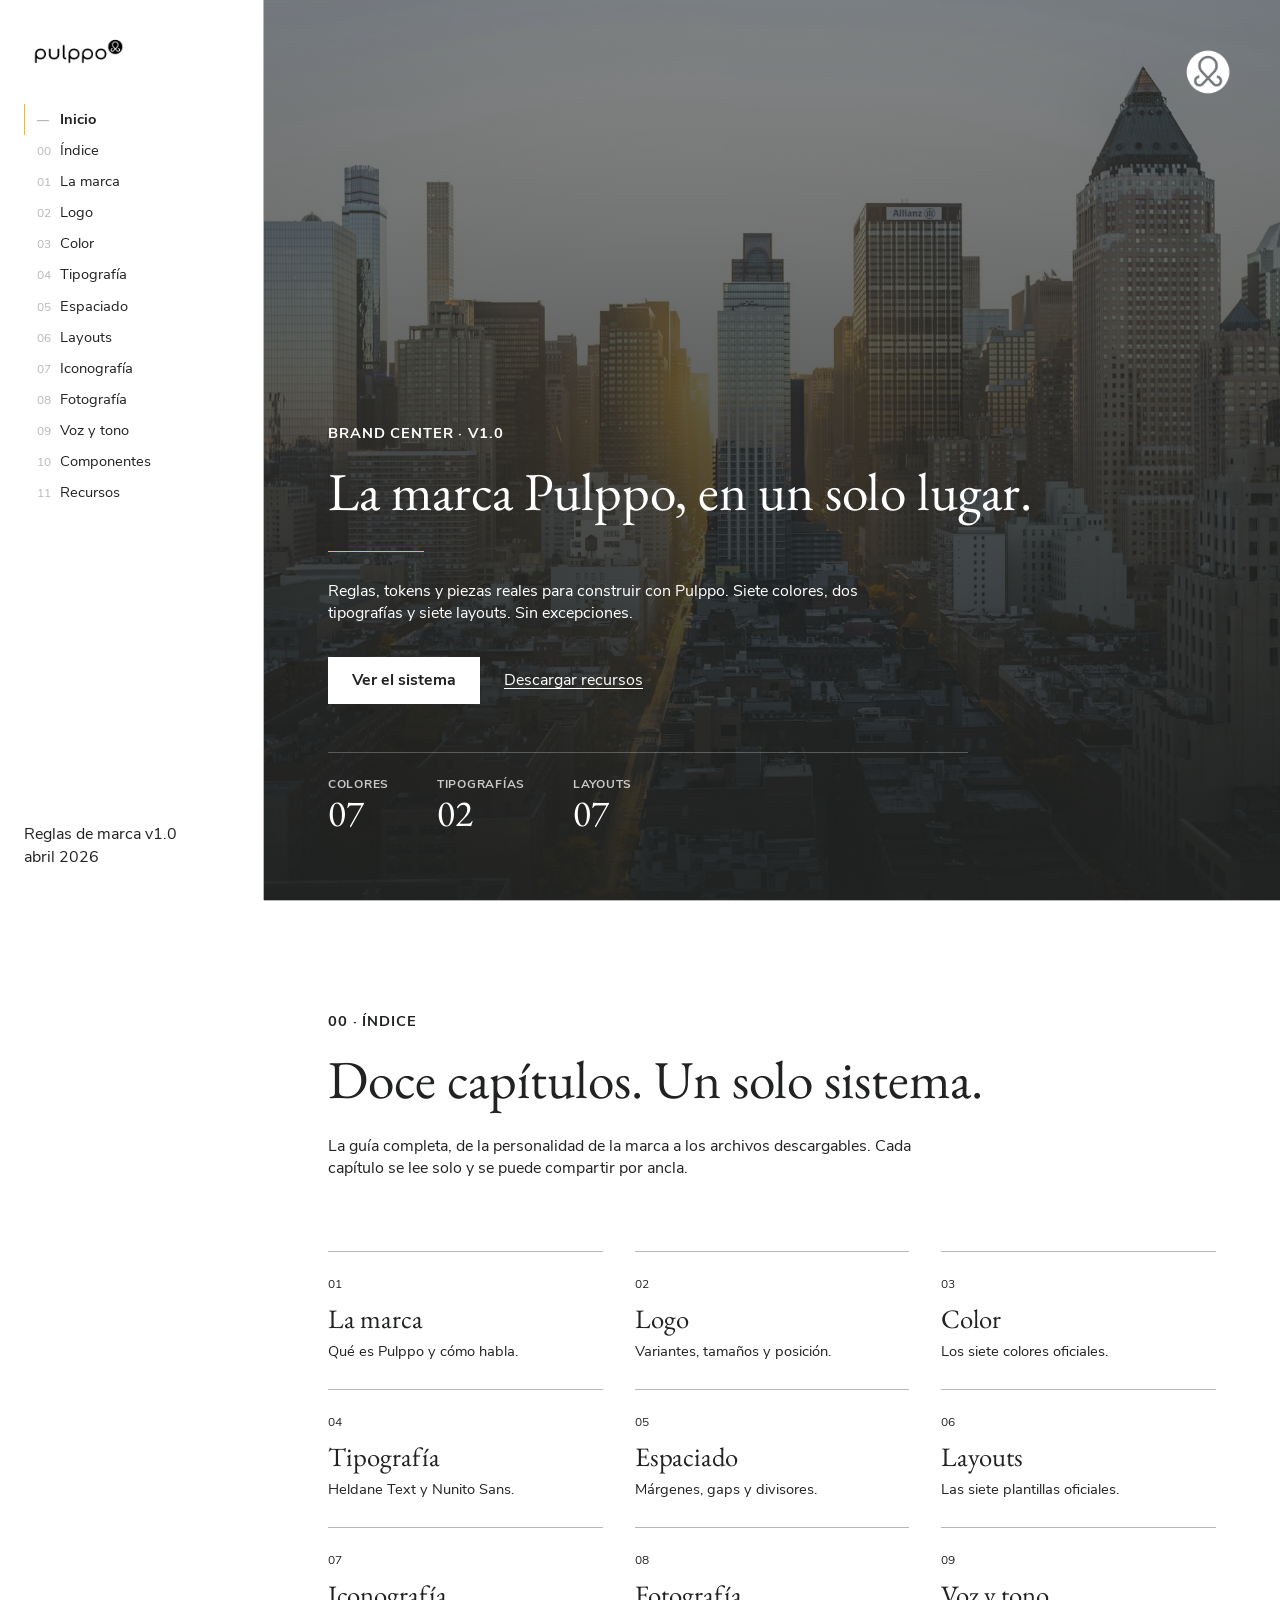
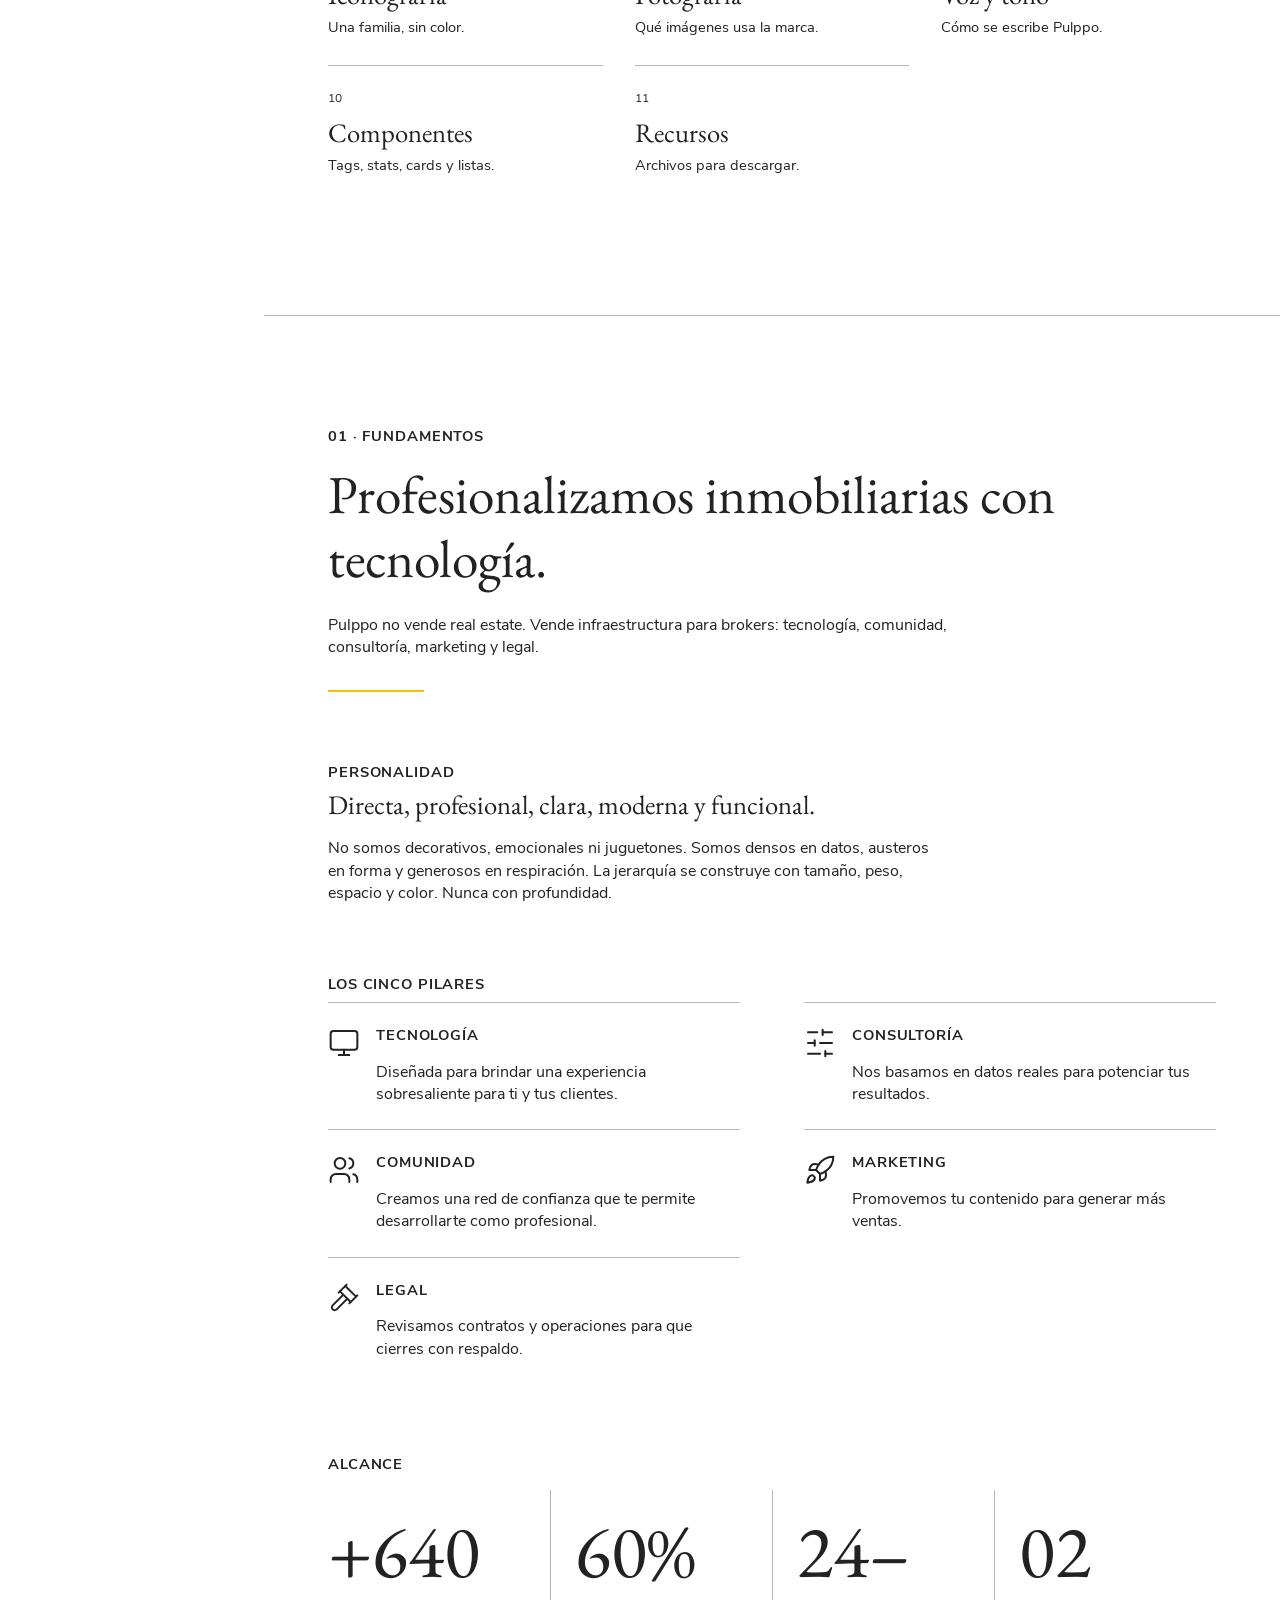
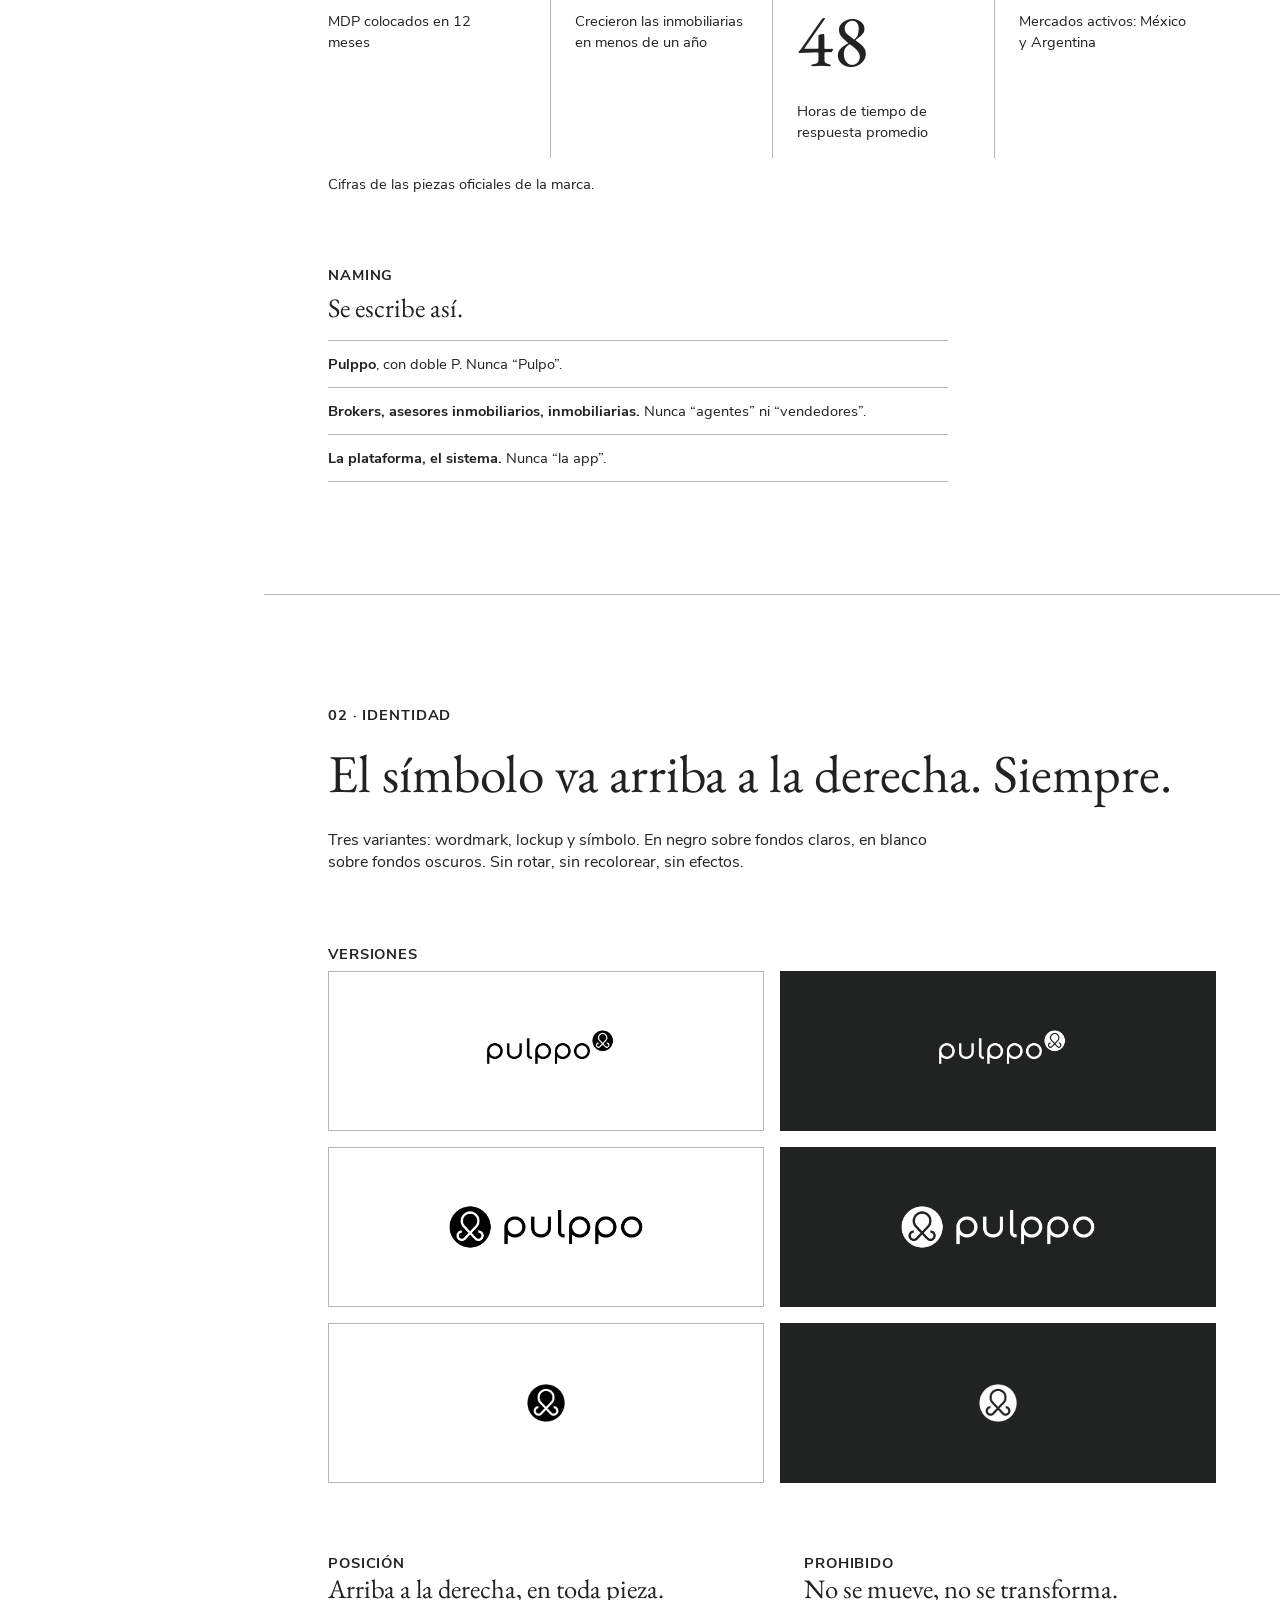
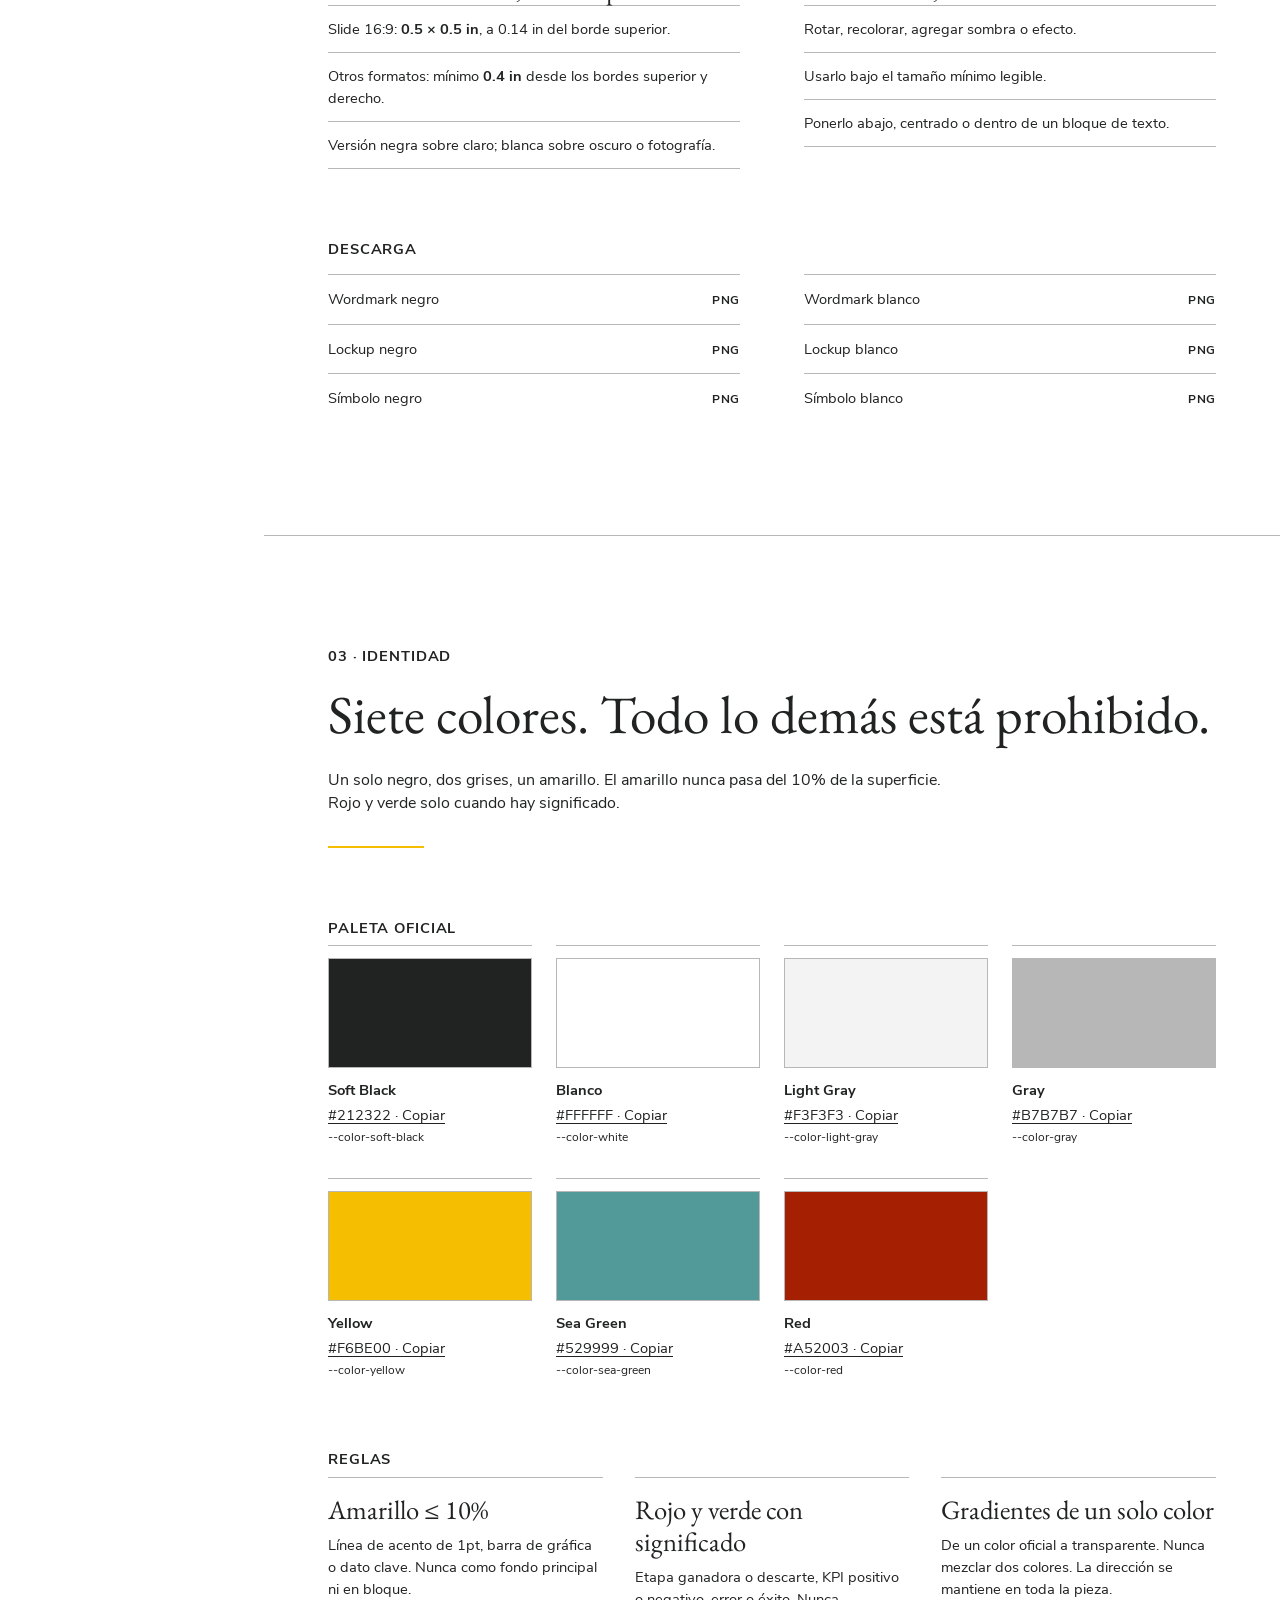
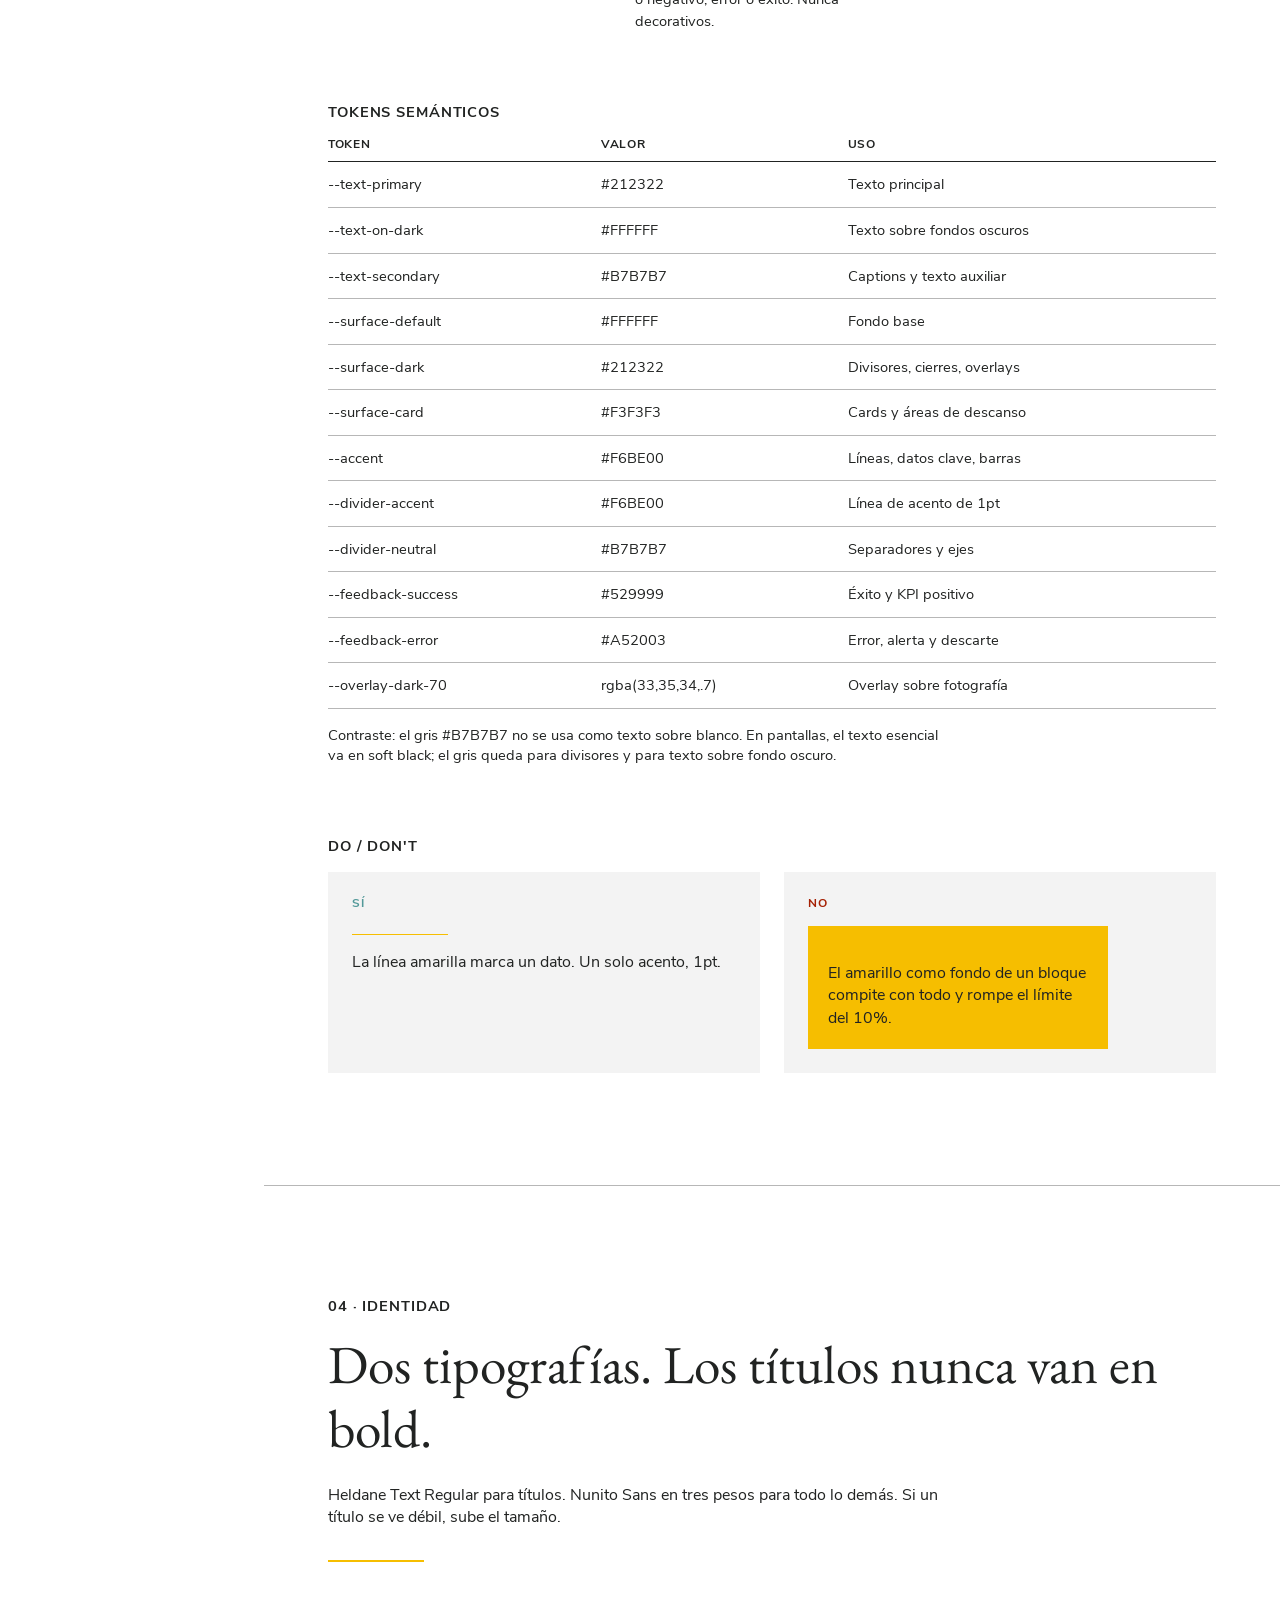
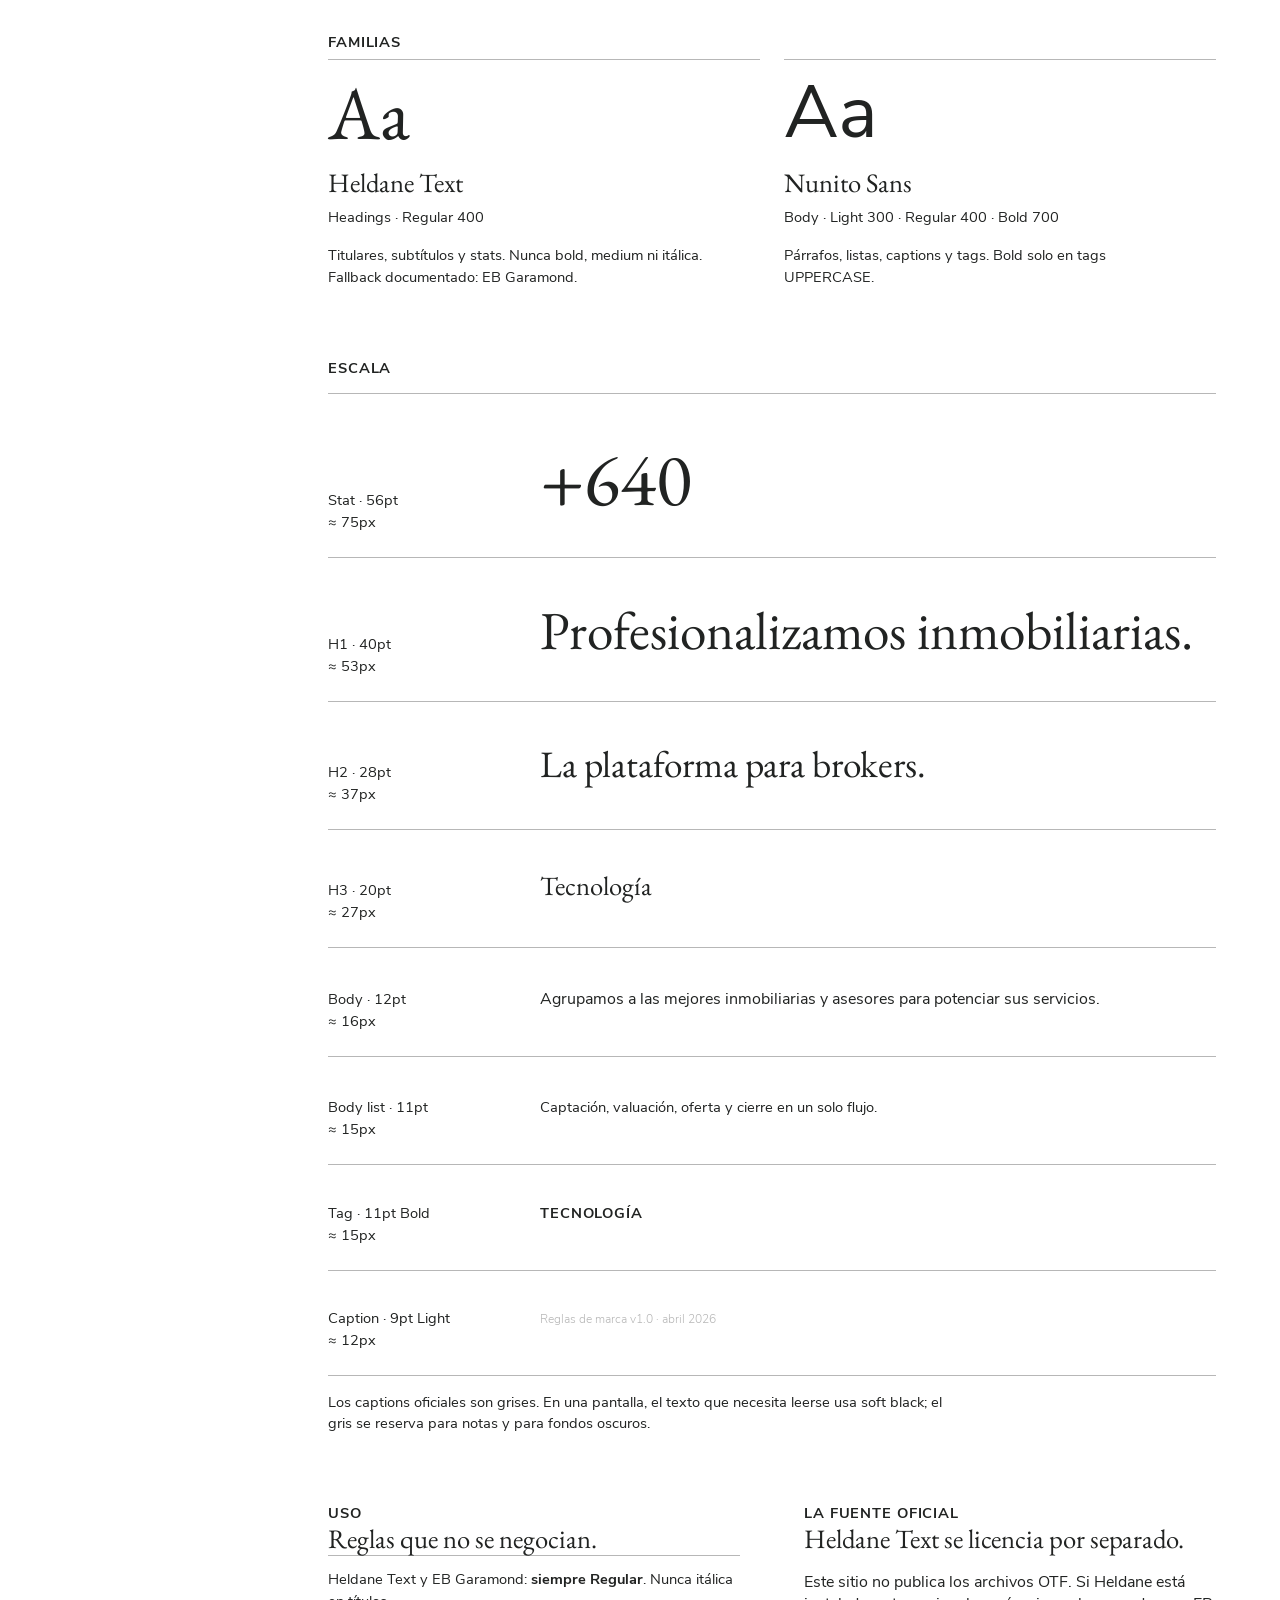
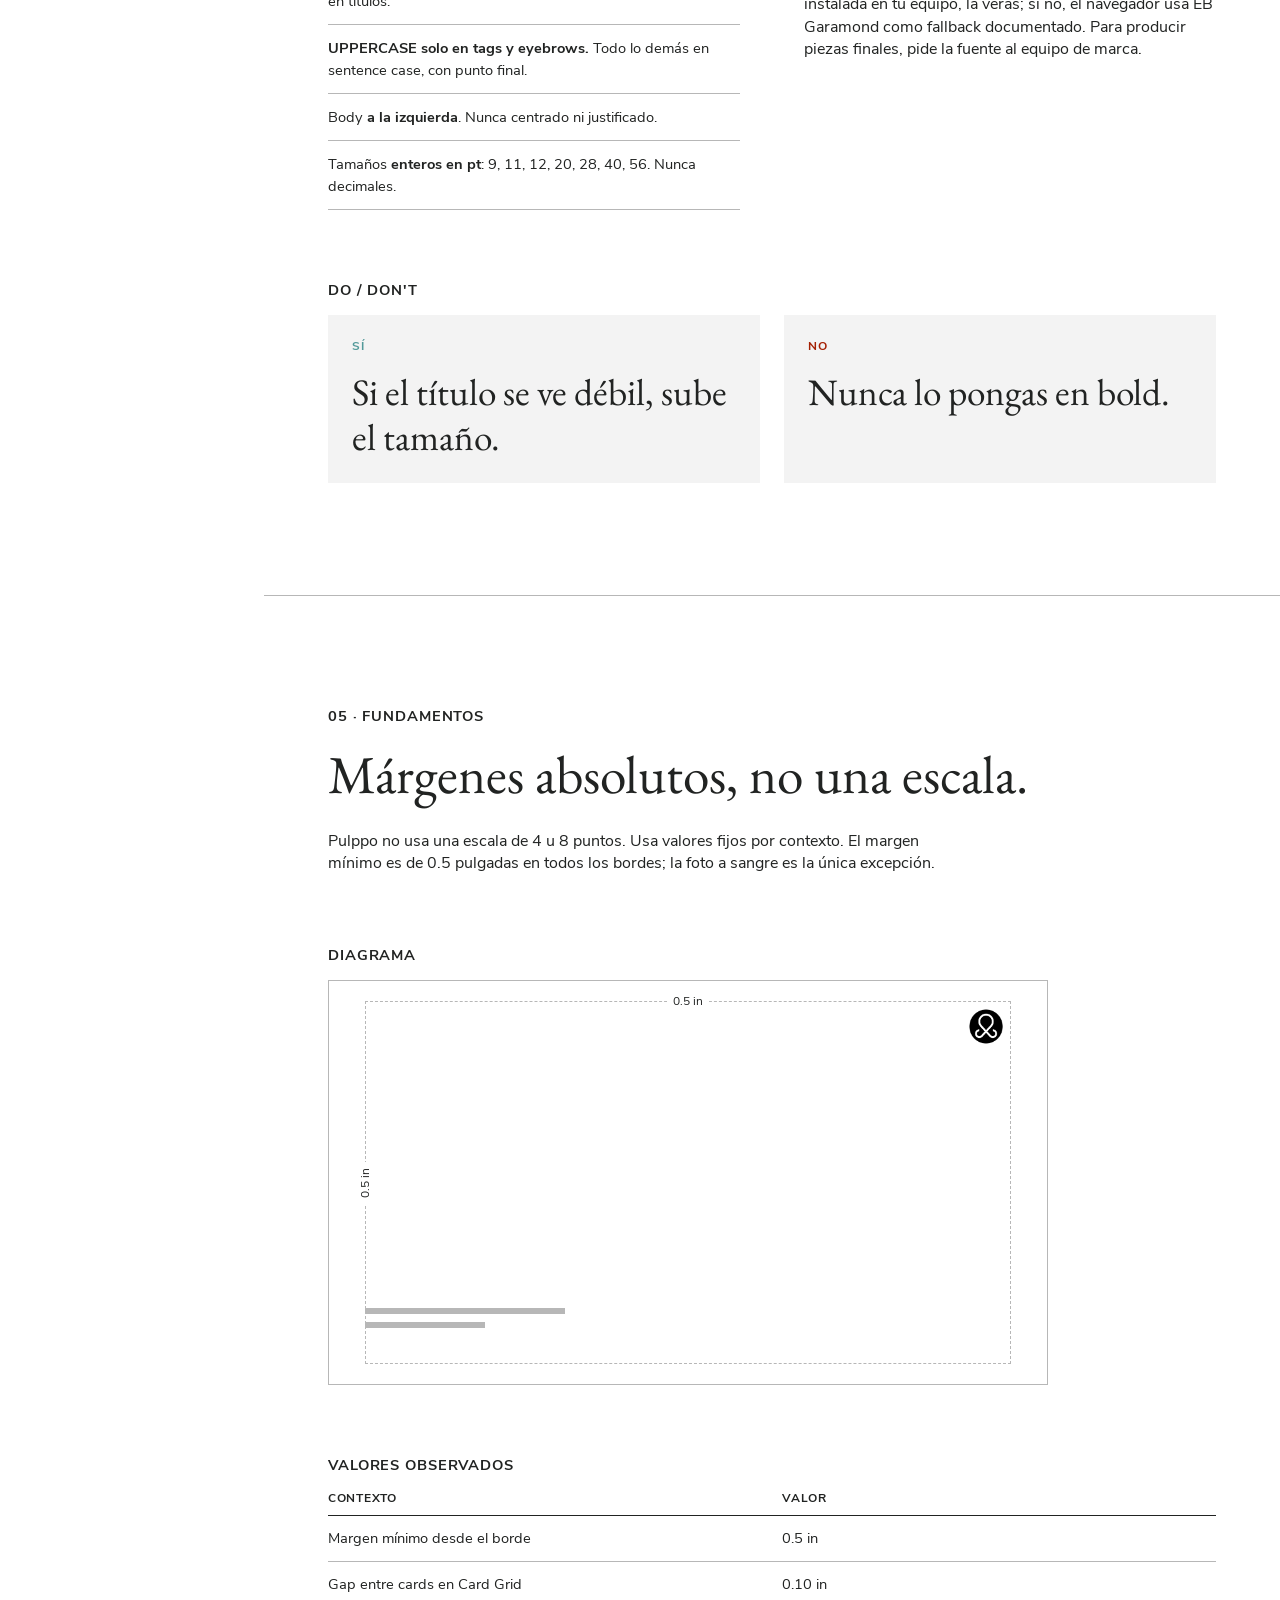
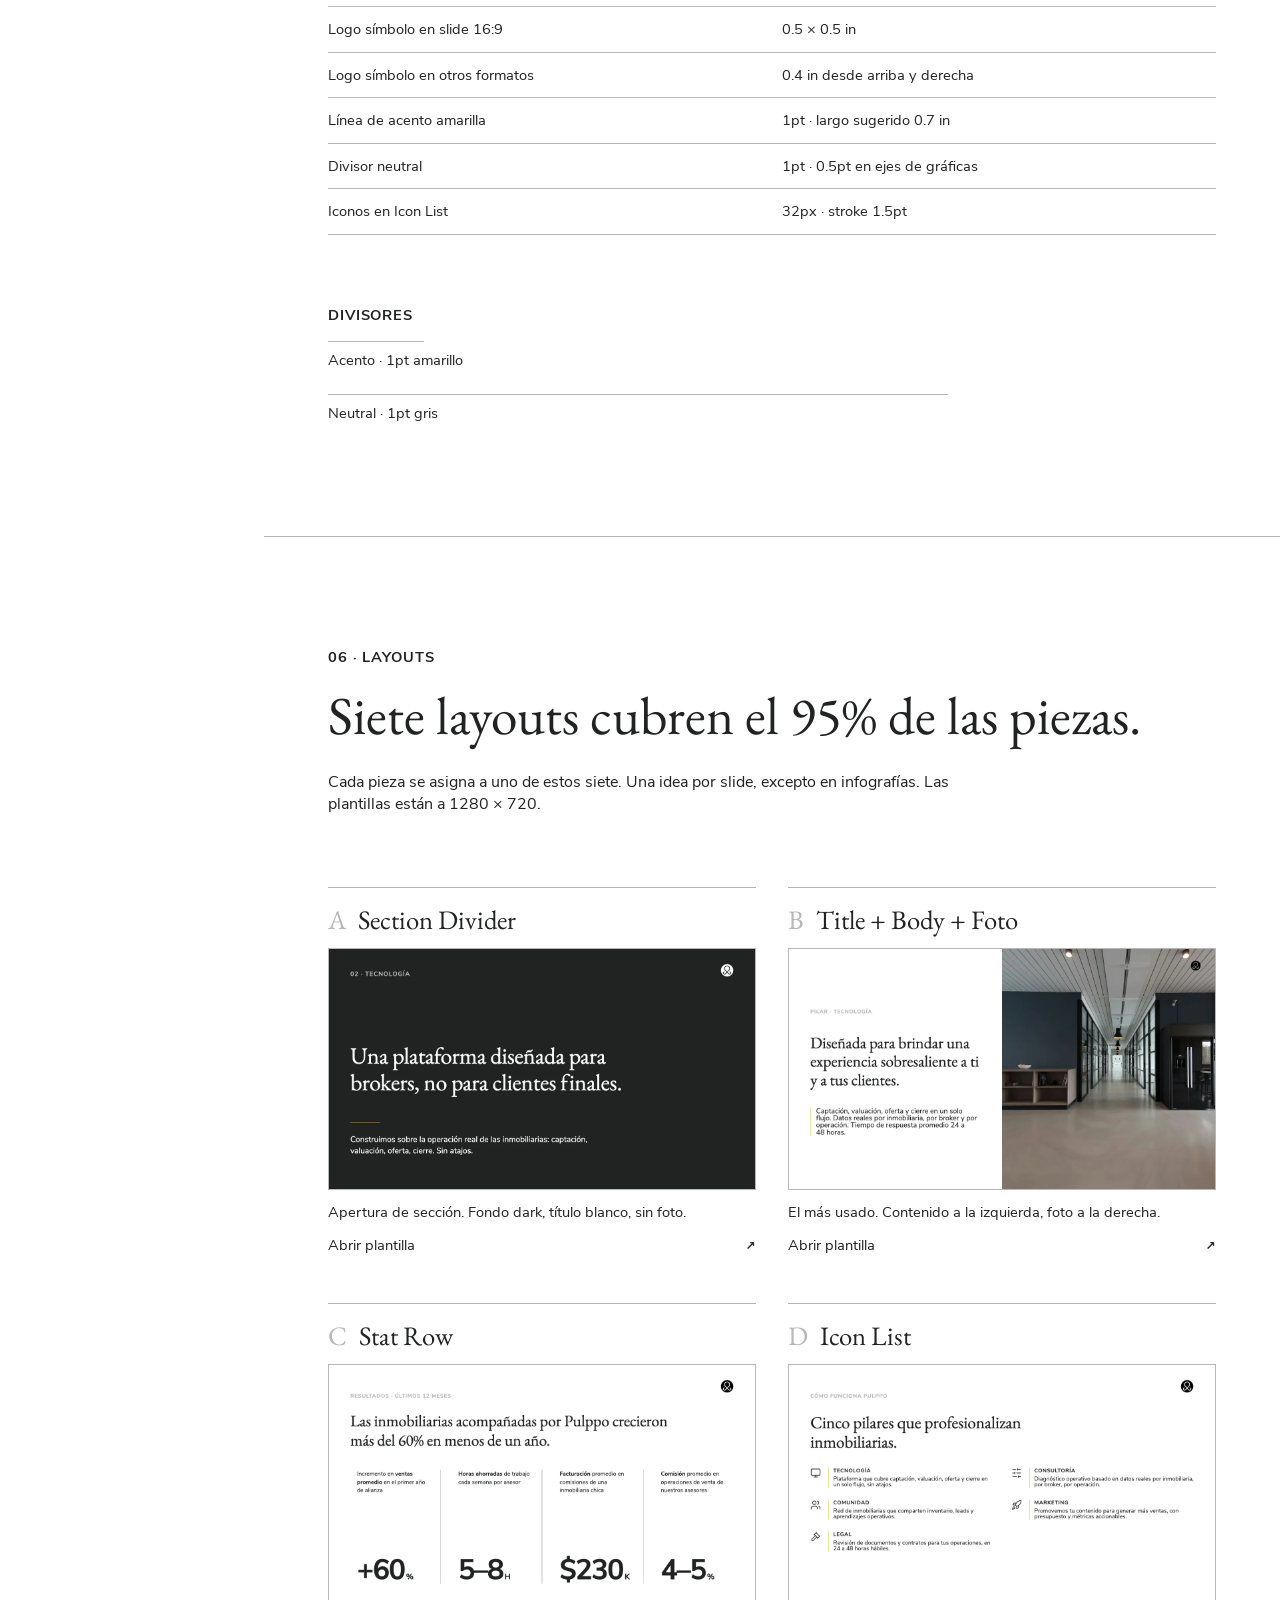
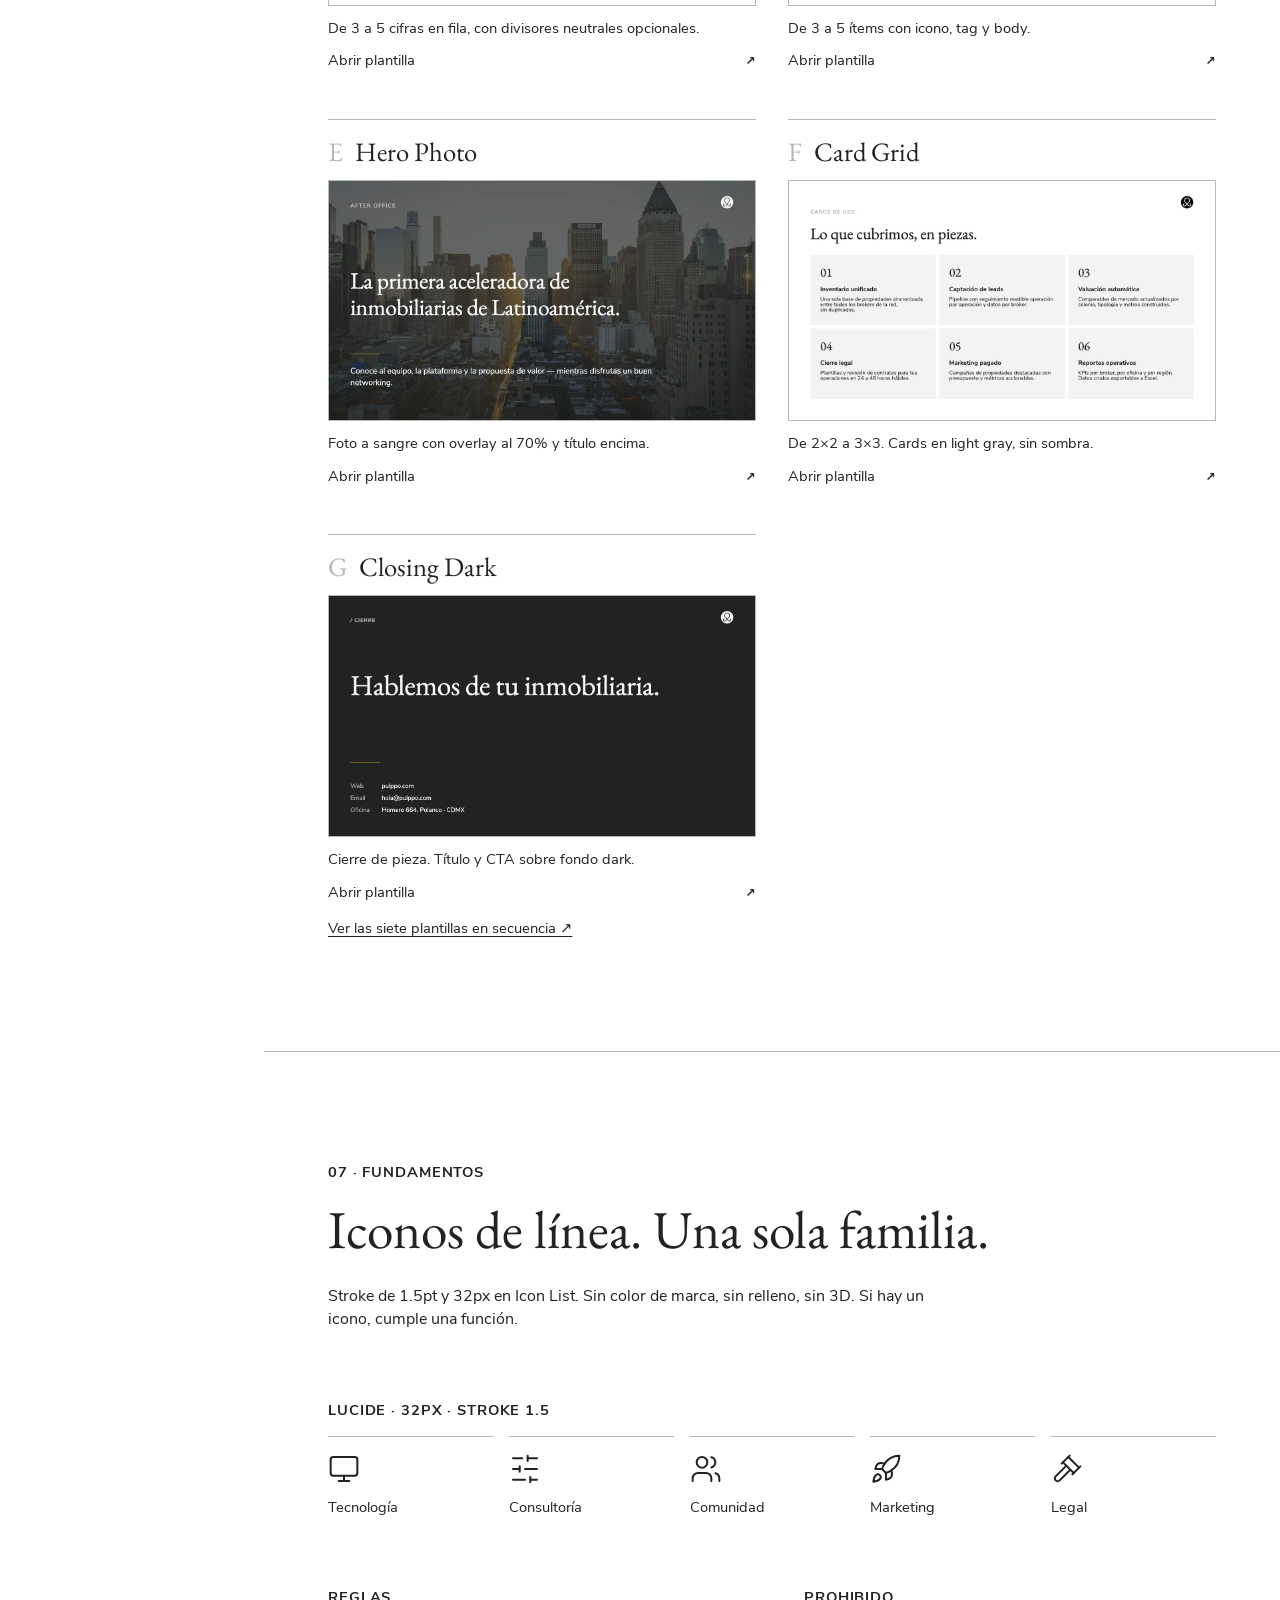
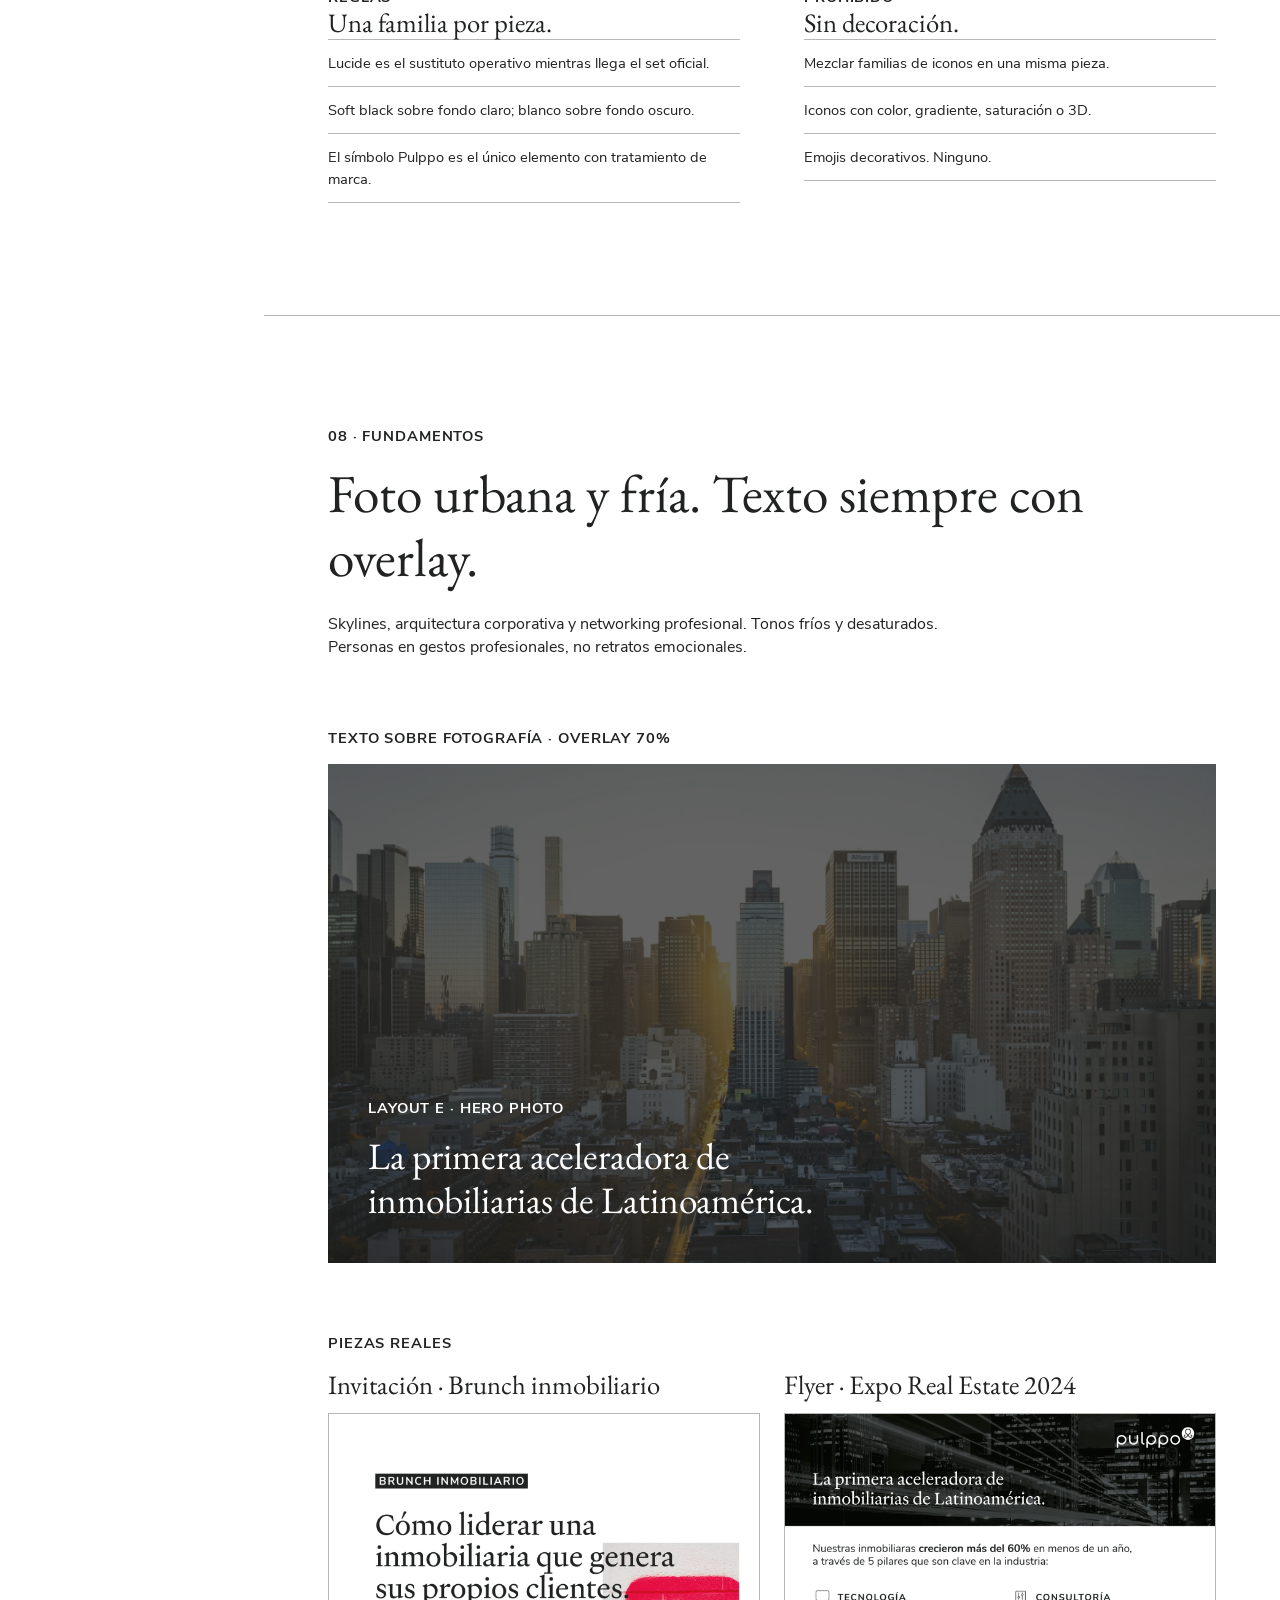
==== index.html @ a9755076 "Brand Center v1.0 Guía de marca navegable de una sola página: 12 capítulos con los tokens, los siete" ====
<!doctype html>
<html lang="es" data-radius="square">
<head>
<meta charset="utf-8">
<meta name="viewport" content="width=device-width, initial-scale=1">
<title>Pulppo · Brand Center</title>
<meta name="description" content="Reglas, colores, tipografía, layouts y plantillas para construir con la marca Pulppo.">
<meta name="theme-color" content="#212322">
<meta property="og:title" content="Pulppo · Brand Center">
<meta property="og:description" content="Reglas, colores, tipografía, layouts y plantillas para construir con la marca Pulppo.">
<meta property="og:type" content="website">
<meta property="og:locale" content="es_MX">
<link rel="icon" href="assets/favicon.png" type="image/png">
<link rel="stylesheet" href="colors_and_type.css">
<link rel="stylesheet" href="styles.css">
</head>
<body>
<a class="skip" href="#contenido">Saltar al contenido</a>

<div class="shell">
  <aside class="rail">
    <a class="brand" href="#inicio" aria-label="Pulppo, inicio">
      <img src="assets/pulppo-wordmark-black.png" alt="Pulppo" width="2048" height="870">
    </a>
    <nav class="nav" aria-label="Capítulos">
      <a href="#inicio"><span class="n" aria-hidden="true">—</span> Inicio</a>
      <a href="#indice"><span class="n" aria-hidden="true">00</span> Índice</a>
      <a href="#marca"><span class="n" aria-hidden="true">01</span> La marca</a>
      <a href="#logo"><span class="n" aria-hidden="true">02</span> Logo</a>
      <a href="#color"><span class="n" aria-hidden="true">03</span> Color</a>
      <a href="#tipografia"><span class="n" aria-hidden="true">04</span> Tipografía</a>
      <a href="#espaciado"><span class="n" aria-hidden="true">05</span> Espaciado</a>
      <a href="#layouts"><span class="n" aria-hidden="true">06</span> Layouts</a>
      <a href="#iconografia"><span class="n" aria-hidden="true">07</span> Iconografía</a>
      <a href="#fotografia"><span class="n" aria-hidden="true">08</span> Fotografía</a>
      <a href="#voz"><span class="n" aria-hidden="true">09</span> Voz y tono</a>
      <a href="#componentes"><span class="n" aria-hidden="true">10</span> Componentes</a>
      <a href="#recursos"><span class="n" aria-hidden="true">11</span> Recursos</a>
    </nav>
    <div class="rail-foot">
      <p>Reglas de marca v1.0<br>abril 2026</p>
    </div>
  </aside>

  <main id="contenido" tabindex="-1">

    <!-- 00 · HERO -->
    <section id="inicio" class="hero" data-enter>
      <img class="hero-symbol" src="assets/pulppo-symbol-white.png" alt="" width="1276" height="1276">
      <div class="hero-body">
        <p class="tag">Brand Center · V1.0</p>
        <h1>La marca Pulppo, en un solo lugar.</h1>
        <span class="accent-line" aria-hidden="true"></span>
        <p class="hero-lede">Reglas, tokens y piezas reales para construir con Pulppo. Siete colores, dos tipografías y siete layouts. Sin excepciones.</p>
        <div class="hero-actions">
          <a class="btn" href="#marca">Ver el sistema</a>
          <a class="link-on-dark" href="#recursos">Descargar recursos</a>
        </div>
        <dl class="hero-facts">
          <div><dt>Colores</dt><dd>07</dd></div>
          <div><dt>Tipografías</dt><dd>02</dd></div>
          <div><dt>Layouts</dt><dd>07</dd></div>
        </dl>
      </div>
    </section>

    <!-- 00 · ÍNDICE -->
    <section id="indice" class="chapter">
      <div class="wrap">
        <header class="chapter-head">
          <p class="tag">00 · Índice</p>
          <h2 class="chapter-title">Doce capítulos. Un solo sistema.</h2>
          <p class="lede">La guía completa, de la personalidad de la marca a los archivos descargables. Cada capítulo se lee solo y se puede compartir por ancla.</p>
        </header>
        <div class="index-grid">
          <a class="index-card" href="#marca"><span class="n">01</span><h3>La marca</h3><p>Qué es Pulppo y cómo habla.</p></a>
          <a class="index-card" href="#logo"><span class="n">02</span><h3>Logo</h3><p>Variantes, tamaños y posición.</p></a>
          <a class="index-card" href="#color"><span class="n">03</span><h3>Color</h3><p>Los siete colores oficiales.</p></a>
          <a class="index-card" href="#tipografia"><span class="n">04</span><h3>Tipografía</h3><p>Heldane Text y Nunito Sans.</p></a>
          <a class="index-card" href="#espaciado"><span class="n">05</span><h3>Espaciado</h3><p>Márgenes, gaps y divisores.</p></a>
          <a class="index-card" href="#layouts"><span class="n">06</span><h3>Layouts</h3><p>Las siete plantillas oficiales.</p></a>
          <a class="index-card" href="#iconografia"><span class="n">07</span><h3>Iconografía</h3><p>Una familia, sin color.</p></a>
          <a class="index-card" href="#fotografia"><span class="n">08</span><h3>Fotografía</h3><p>Qué imágenes usa la marca.</p></a>
          <a class="index-card" href="#voz"><span class="n">09</span><h3>Voz y tono</h3><p>Cómo se escribe Pulppo.</p></a>
          <a class="index-card" href="#componentes"><span class="n">10</span><h3>Componentes</h3><p>Tags, stats, cards y listas.</p></a>
          <a class="index-card" href="#recursos"><span class="n">11</span><h3>Recursos</h3><p>Archivos para descargar.</p></a>
        </div>
      </div>
    </section>

    <!-- 01 · LA MARCA -->
    <section id="marca" class="chapter">
      <div class="wrap">
        <header class="chapter-head">
          <p class="tag">01 · Fundamentos</p>
          <h2 class="chapter-title">Profesionalizamos inmobiliarias con tecnología.</h2>
          <p class="lede">Pulppo no vende real estate. Vende infraestructura para brokers: tecnología, comunidad, consultoría, marketing y legal.</p>
          <span class="accent-line" aria-hidden="true"></span>
        </header>

        <div class="block">
          <p class="tag">Personalidad</p>
          <h3>Directa, profesional, clara, moderna y funcional.</h3>
          <p class="body-col">No somos decorativos, emocionales ni juguetones. Somos densos en datos, austeros en forma y generosos en respiración. La jerarquía se construye con tamaño, peso, espacio y color. Nunca con profundidad.</p>
        </div>

        <div class="block">
          <p class="tag">Los cinco pilares</p>
          <ul class="pillars">
            <li>
              <svg viewBox="0 0 24 24" fill="none" stroke="currentColor" stroke-width="1.5" stroke-linecap="round" stroke-linejoin="round" aria-hidden="true"><rect width="20" height="14" x="2" y="3" rx="2"/><line x1="8" x2="16" y1="21" y2="21"/><line x1="12" x2="12" y1="17" y2="21"/></svg>
              <div><p class="tag">Tecnología</p><p class="body-col">Diseñada para brindar una experiencia sobresaliente para ti y tus clientes.</p></div>
            </li>
            <li>
              <svg viewBox="0 0 24 24" fill="none" stroke="currentColor" stroke-width="1.5" stroke-linecap="round" stroke-linejoin="round" aria-hidden="true"><line x1="21" x2="14" y1="4" y2="4"/><line x1="10" x2="3" y1="4" y2="4"/><line x1="21" x2="12" y1="12" y2="12"/><line x1="8" x2="3" y1="12" y2="12"/><line x1="21" x2="16" y1="20" y2="20"/><line x1="12" x2="3" y1="20" y2="20"/><line x1="14" x2="14" y1="2" y2="6"/><line x1="8" x2="8" y1="10" y2="14"/><line x1="16" x2="16" y1="18" y2="22"/></svg>
              <div><p class="tag">Consultoría</p><p class="body-col">Nos basamos en datos reales para potenciar tus resultados.</p></div>
            </li>
            <li>
              <svg viewBox="0 0 24 24" fill="none" stroke="currentColor" stroke-width="1.5" stroke-linecap="round" stroke-linejoin="round" aria-hidden="true"><path d="M16 21v-2a4 4 0 0 0-4-4H6a4 4 0 0 0-4 4v2"/><circle cx="9" cy="7" r="4"/><path d="M22 21v-2a4 4 0 0 0-3-3.87"/><path d="M16 3.13a4 4 0 0 1 0 7.75"/></svg>
              <div><p class="tag">Comunidad</p><p class="body-col">Creamos una red de confianza que te permite desarrollarte como profesional.</p></div>
            </li>
            <li>
              <svg viewBox="0 0 24 24" fill="none" stroke="currentColor" stroke-width="1.5" stroke-linecap="round" stroke-linejoin="round" aria-hidden="true"><path d="M4.5 16.5c-1.5 1.26-2 5-2 5s3.74-.5 5-2c.71-.84.7-2.13-.09-2.91a2.18 2.18 0 0 0-2.91 0"/><path d="m12 15-3-3a22 22 0 0 1 2-3.95A12.88 12.88 0 0 1 22 2c0 2.72-.78 7.5-6 11a22.35 22.35 0 0 1-4 2"/><path d="M9 12H4s.55-3.03 2-4c1.62-1.08 5 0 5 0"/><path d="M12 15v5s3.03-.55 4-2c1.08-1.62 0-5 0-5"/></svg>
              <div><p class="tag">Marketing</p><p class="body-col">Promovemos tu contenido para generar más ventas.</p></div>
            </li>
            <li>
              <svg viewBox="0 0 24 24" fill="none" stroke="currentColor" stroke-width="1.5" stroke-linecap="round" stroke-linejoin="round" aria-hidden="true"><path d="m14 13-7.5 7.5c-.83.83-2.17.83-3 0a2.12 2.12 0 0 1 0-3L11 10"/><path d="m16 16 6-6"/><path d="m8 8 6-6"/><path d="m9 7 8 8"/><path d="m21 11-8-8"/></svg>
              <div><p class="tag">Legal</p><p class="body-col">Revisamos contratos y operaciones para que cierres con respaldo.</p></div>
            </li>
          </ul>
        </div>

        <div class="block">
          <p class="tag">Alcance</p>
          <div class="stat-row">
            <div class="stat"><p class="stat-num">+640</p><p class="stat-cap">MDP colocados en 12 meses</p></div>
            <div class="stat"><p class="stat-num">60%</p><p class="stat-cap">Crecieron las inmobiliarias en menos de un año</p></div>
            <div class="stat"><p class="stat-num">24–48</p><p class="stat-cap">Horas de tiempo de respuesta promedio</p></div>
            <div class="stat"><p class="stat-num">02</p><p class="stat-cap">Mercados activos: México y Argentina</p></div>
          </div>
          <p class="note">Cifras de las piezas oficiales de la marca.</p>
        </div>

        <div class="block">
          <p class="tag">Naming</p>
          <h3>Se escribe así.</h3>
          <ul class="rules-list">
            <li><strong>Pulppo</strong>, con doble P. Nunca “Pulpo”.</li>
            <li><strong>Brokers, asesores inmobiliarios, inmobiliarias.</strong> Nunca “agentes” ni “vendedores”.</li>
            <li><strong>La plataforma, el sistema.</strong> Nunca “la app”.</li>
          </ul>
        </div>
      </div>
    </section>

    <!-- 02 · LOGO -->
    <section id="logo" class="chapter">
      <div class="wrap">
        <header class="chapter-head">
          <p class="tag">02 · Identidad</p>
          <h2 class="chapter-title">El símbolo va arriba a la derecha. Siempre.</h2>
          <p class="lede">Tres variantes: wordmark, lockup y símbolo. En negro sobre fondos claros, en blanco sobre fondos oscuros. Sin rotar, sin recolorear, sin efectos.</p>
        </header>

        <div class="block">
          <p class="tag">Versiones</p>
          <div class="logo-grid">
            <div class="logo-cell"><img src="assets/pulppo-wordmark-black.png" alt="Wordmark Pulppo en negro" width="2048" height="870"></div>
            <div class="logo-cell dark"><img src="assets/pulppo-wordmark-white.png" alt="Wordmark Pulppo en blanco" width="2048" height="870"></div>
            <div class="logo-cell"><img src="assets/pulppo-lockup-black.png" alt="Lockup Pulppo en negro" width="3306" height="899"></div>
            <div class="logo-cell dark"><img src="assets/pulppo-lockup-white.png" alt="Lockup Pulppo en blanco" width="3306" height="899"></div>
            <div class="logo-cell"><img class="sym" src="assets/pulppo-symbol-black.png" alt="Símbolo Pulppo en negro" width="1276" height="1276"></div>
            <div class="logo-cell dark"><img class="sym" src="assets/pulppo-symbol-white.png" alt="Símbolo Pulppo en blanco" width="1276" height="1276"></div>
          </div>
        </div>

        <div class="block two-col">
          <div>
            <p class="tag">Posición</p>
            <h3>Arriba a la derecha, en toda pieza.</h3>
            <ul class="rules-list">
              <li>Slide 16:9: <strong>0.5 × 0.5 in</strong>, a 0.14 in del borde superior.</li>
              <li>Otros formatos: mínimo <strong>0.4 in</strong> desde los bordes superior y derecho.</li>
              <li>Versión negra sobre claro; blanca sobre oscuro o fotografía.</li>
            </ul>
          </div>
          <div>
            <p class="tag">Prohibido</p>
            <h3>No se mueve, no se transforma.</h3>
            <ul class="rules-list">
              <li>Rotar, recolorar, agregar sombra o efecto.</li>
              <li>Usarlo bajo el tamaño mínimo legible.</li>
              <li>Ponerlo abajo, centrado o dentro de un bloque de texto.</li>
            </ul>
          </div>
        </div>

        <div class="block">
          <p class="tag">Descarga</p>
          <div class="res-grid compact">
            <a class="res-link" href="assets/pulppo-wordmark-black.png" download>Wordmark negro <span>PNG</span></a>
            <a class="res-link" href="assets/pulppo-wordmark-white.png" download>Wordmark blanco <span>PNG</span></a>
            <a class="res-link" href="assets/pulppo-lockup-black.png" download>Lockup negro <span>PNG</span></a>
            <a class="res-link" href="assets/pulppo-lockup-white.png" download>Lockup blanco <span>PNG</span></a>
            <a class="res-link" href="assets/pulppo-symbol-black.png" download>Símbolo negro <span>PNG</span></a>
            <a class="res-link" href="assets/pulppo-symbol-white.png" download>Símbolo blanco <span>PNG</span></a>
          </div>
        </div>
      </div>
    </section>

    <!-- 03 · COLOR -->
    <section id="color" class="chapter">
      <div class="wrap">
        <header class="chapter-head">
          <p class="tag">03 · Identidad</p>
          <h2 class="chapter-title">Siete colores. Todo lo demás está prohibido.</h2>
          <p class="lede">Un solo negro, dos grises, un amarillo. El amarillo nunca pasa del 10% de la superficie. Rojo y verde solo cuando hay significado.</p>
          <span class="accent-line" aria-hidden="true"></span>
        </header>

        <div class="block">
          <p class="tag">Paleta oficial</p>
          <ul class="swatches">
            <li class="swatch" style="--c:#212322">
              <span class="chip"></span>
              <strong>Soft Black</strong>
              <button type="button" class="copy" data-copy="#212322">#212322 · Copiar</button>
              <code>--color-soft-black</code>
            </li>
            <li class="swatch" style="--c:#FFFFFF">
              <span class="chip"></span>
              <strong>Blanco</strong>
              <button type="button" class="copy" data-copy="#FFFFFF">#FFFFFF · Copiar</button>
              <code>--color-white</code>
            </li>
            <li class="swatch" style="--c:#F3F3F3">
              <span class="chip"></span>
              <strong>Light Gray</strong>
              <button type="button" class="copy" data-copy="#F3F3F3">#F3F3F3 · Copiar</button>
              <code>--color-light-gray</code>
            </li>
            <li class="swatch" style="--c:#B7B7B7">
              <span class="chip"></span>
              <strong>Gray</strong>
              <button type="button" class="copy" data-copy="#B7B7B7">#B7B7B7 · Copiar</button>
              <code>--color-gray</code>
            </li>
            <li class="swatch" style="--c:#F6BE00">
              <span class="chip"></span>
              <strong>Yellow</strong>
              <button type="button" class="copy" data-copy="#F6BE00">#F6BE00 · Copiar</button>
              <code>--color-yellow</code>
            </li>
            <li class="swatch" style="--c:#529999">
              <span class="chip"></span>
              <strong>Sea Green</strong>
              <button type="button" class="copy" data-copy="#529999">#529999 · Copiar</button>
              <code>--color-sea-green</code>
            </li>
            <li class="swatch" style="--c:#A52003">
              <span class="chip"></span>
              <strong>Red</strong>
              <button type="button" class="copy" data-copy="#A52003">#A52003 · Copiar</button>
              <code>--color-red</code>
            </li>
          </ul>
        </div>

        <div class="block">
          <p class="tag">Reglas</p>
          <div class="grid-3">
            <div class="rule-card">
              <h3>Amarillo ≤ 10%</h3>
              <p>Línea de acento de 1pt, barra de gráfica o dato clave. Nunca como fondo principal ni en bloque.</p>
            </div>
            <div class="rule-card">
              <h3>Rojo y verde con significado</h3>
              <p>Etapa ganadora o descarte, KPI positivo o negativo, error o éxito. Nunca decorativos.</p>
            </div>
            <div class="rule-card">
              <h3>Gradientes de un solo color</h3>
              <p>De un color oficial a transparente. Nunca mezclar dos colores. La dirección se mantiene en toda la pieza.</p>
            </div>
          </div>
        </div>

        <div class="block">
          <p class="tag">Tokens semánticos</p>
          <div class="table-scroll">
            <table class="token-table">
              <thead><tr><th>Token</th><th>Valor</th><th>Uso</th></tr></thead>
              <tbody>
                <tr><td><code>--text-primary</code></td><td>#212322</td><td>Texto principal</td></tr>
                <tr><td><code>--text-on-dark</code></td><td>#FFFFFF</td><td>Texto sobre fondos oscuros</td></tr>
                <tr><td><code>--text-secondary</code></td><td>#B7B7B7</td><td>Captions y texto auxiliar</td></tr>
                <tr><td><code>--surface-default</code></td><td>#FFFFFF</td><td>Fondo base</td></tr>
                <tr><td><code>--surface-dark</code></td><td>#212322</td><td>Divisores, cierres, overlays</td></tr>
                <tr><td><code>--surface-card</code></td><td>#F3F3F3</td><td>Cards y áreas de descanso</td></tr>
                <tr><td><code>--accent</code></td><td>#F6BE00</td><td>Líneas, datos clave, barras</td></tr>
                <tr><td><code>--divider-accent</code></td><td>#F6BE00</td><td>Línea de acento de 1pt</td></tr>
                <tr><td><code>--divider-neutral</code></td><td>#B7B7B7</td><td>Separadores y ejes</td></tr>
                <tr><td><code>--feedback-success</code></td><td>#529999</td><td>Éxito y KPI positivo</td></tr>
                <tr><td><code>--feedback-error</code></td><td>#A52003</td><td>Error, alerta y descarte</td></tr>
                <tr><td><code>--overlay-dark-70</code></td><td>rgba(33,35,34,.7)</td><td>Overlay sobre fotografía</td></tr>
              </tbody>
            </table>
          </div>
          <p class="note">Contraste: el gris #B7B7B7 no se usa como texto sobre blanco. En pantallas, el texto esencial va en soft black; el gris queda para divisores y para texto sobre fondo oscuro.</p>
        </div>

        <div class="block">
          <p class="tag">Do / Don't</p>
          <div class="compare">
            <div class="panel">
              <p class="verdict ok">Sí</p>
              <div class="demo-accent"><span class="accent-line"></span><p class="body-col">La línea amarilla marca un dato. Un solo acento, 1pt.</p></div>
            </div>
            <div class="panel">
              <p class="verdict bad">No</p>
              <div class="demo-block-yellow"><p class="body-col">El amarillo como fondo de un bloque compite con todo y rompe el límite del 10%.</p></div>
            </div>
          </div>
        </div>
      </div>
    </section>

    <!-- 04 · TIPOGRAFÍA -->
    <section id="tipografia" class="chapter">
      <div class="wrap">
        <header class="chapter-head">
          <p class="tag">04 · Identidad</p>
          <h2 class="chapter-title">Dos tipografías. Los títulos nunca van en bold.</h2>
          <p class="lede">Heldane Text Regular para títulos. Nunito Sans en tres pesos para todo lo demás. Si un título se ve débil, sube el tamaño.</p>
          <span class="accent-line" aria-hidden="true"></span>
        </header>

        <div class="block">
          <p class="tag">Familias</p>
          <div class="family-grid">
            <div class="family-card">
              <p class="family-aa serif">Aa</p>
              <h3>Heldane Text</h3>
              <p class="family-role">Headings · Regular 400</p>
              <p>Titulares, subtítulos y stats. Nunca bold, medium ni itálica. Fallback documentado: EB Garamond.</p>
            </div>
            <div class="family-card">
              <p class="family-aa">Aa</p>
              <h3>Nunito Sans</h3>
              <p class="family-role">Body · Light 300 · Regular 400 · Bold 700</p>
              <p>Párrafos, listas, captions y tags. Bold solo en tags UPPERCASE.</p>
            </div>
          </div>
        </div>

        <div class="block">
          <p class="tag">Escala</p>
          <div class="specimens">
            <div class="spec">
              <p class="spec-meta">Stat · 56pt<br>≈ 75px</p>
              <p class="spec-sample s-stat">+640</p>
            </div>
            <div class="spec">
              <p class="spec-meta">H1 · 40pt<br>≈ 53px</p>
              <p class="spec-sample s-h1">Profesionalizamos inmobiliarias.</p>
            </div>
            <div class="spec">
              <p class="spec-meta">H2 · 28pt<br>≈ 37px</p>
              <p class="spec-sample s-h2">La plataforma para brokers.</p>
            </div>
            <div class="spec">
              <p class="spec-meta">H3 · 20pt<br>≈ 27px</p>
              <p class="spec-sample s-h3">Tecnología</p>
            </div>
            <div class="spec">
              <p class="spec-meta">Body · 12pt<br>≈ 16px</p>
              <p class="spec-sample s-body">Agrupamos a las mejores inmobiliarias y asesores para potenciar sus servicios.</p>
            </div>
            <div class="spec">
              <p class="spec-meta">Body list · 11pt<br>≈ 15px</p>
              <p class="spec-sample s-list">Captación, valuación, oferta y cierre en un solo flujo.</p>
            </div>
            <div class="spec">
              <p class="spec-meta">Tag · 11pt Bold<br>≈ 15px</p>
              <p class="spec-sample s-tag">Tecnología</p>
            </div>
            <div class="spec">
              <p class="spec-meta">Caption · 9pt Light<br>≈ 12px</p>
              <p class="spec-sample s-caption">Reglas de marca v1.0 · abril 2026</p>
            </div>
          </div>
          <p class="note">Los captions oficiales son grises. En una pantalla, el texto que necesita leerse usa soft black; el gris se reserva para notas y para fondos oscuros.</p>
        </div>

        <div class="block two-col">
          <div>
            <p class="tag">Uso</p>
            <h3>Reglas que no se negocian.</h3>
            <ul class="rules-list">
              <li>Heldane Text y EB Garamond: <strong>siempre Regular</strong>. Nunca itálica en títulos.</li>
              <li><strong>UPPERCASE solo en tags y eyebrows.</strong> Todo lo demás en sentence case, con punto final.</li>
              <li>Body <strong>a la izquierda</strong>. Nunca centrado ni justificado.</li>
              <li>Tamaños <strong>enteros en pt</strong>: 9, 11, 12, 20, 28, 40, 56. Nunca decimales.</li>
            </ul>
          </div>
          <div>
            <p class="tag">La fuente oficial</p>
            <h3>Heldane Text se licencia por separado.</h3>
            <p class="body-col">Este sitio no publica los archivos OTF. Si Heldane está instalada en tu equipo, la verás; si no, el navegador usa EB Garamond como fallback documentado. Para producir piezas finales, pide la fuente al equipo de marca.</p>
          </div>
        </div>

        <div class="block">
          <p class="tag">Do / Don't</p>
          <div class="compare">
            <div class="panel">
              <p class="verdict ok">Sí</p>
              <p class="s-h2">Si el título se ve débil, sube el tamaño.</p>
            </div>
            <div class="panel">
              <p class="verdict bad">No</p>
              <p class="s-h2 bold-demo">Nunca lo pongas en bold.</p>
            </div>
          </div>
        </div>
      </div>
    </section>

    <!-- 05 · ESPACIADO -->
    <section id="espaciado" class="chapter">
      <div class="wrap">
        <header class="chapter-head">
          <p class="tag">05 · Fundamentos</p>
          <h2 class="chapter-title">Márgenes absolutos, no una escala.</h2>
          <p class="lede">Pulppo no usa una escala de 4 u 8 puntos. Usa valores fijos por contexto. El margen mínimo es de 0.5 pulgadas en todos los bordes; la foto a sangre es la única excepción.</p>
        </header>

        <div class="block">
          <p class="tag">Diagrama</p>
          <div class="frame-diagram" aria-hidden="true">
            <div class="frame-edge"></div>
            <img class="frame-logo" src="assets/pulppo-symbol-black.png" alt="">
            <div class="frame-text">
              <span class="frame-line"></span>
              <span class="frame-line short"></span>
            </div>
            <span class="frame-label top">0.5 in</span>
            <span class="frame-label left">0.5 in</span>
          </div>
        </div>

        <div class="block">
          <p class="tag">Valores observados</p>
          <div class="table-scroll">
            <table class="token-table">
              <thead><tr><th>Contexto</th><th>Valor</th></tr></thead>
              <tbody>
                <tr><td>Margen mínimo desde el borde</td><td>0.5 in</td></tr>
                <tr><td>Gap entre cards en Card Grid</td><td>0.10 in</td></tr>
                <tr><td>Logo símbolo en slide 16:9</td><td>0.5 × 0.5 in</td></tr>
                <tr><td>Logo símbolo en otros formatos</td><td>0.4 in desde arriba y derecha</td></tr>
                <tr><td>Línea de acento amarilla</td><td>1pt · largo sugerido 0.7 in</td></tr>
                <tr><td>Divisor neutral</td><td>1pt · 0.5pt en ejes de gráficas</td></tr>
                <tr><td>Iconos en Icon List</td><td>32px · stroke 1.5pt</td></tr>
              </tbody>
            </table>
          </div>
        </div>

        <div class="block">
          <p class="tag">Divisores</p>
          <div class="divider-demo">
            <span class="accent-line" aria-hidden="true"></span>
            <p class="note">Acento · 1pt amarillo</p>
            <hr>
            <p class="note">Neutral · 1pt gris</p>
          </div>
        </div>
      </div>
    </section>

    <!-- 06 · LAYOUTS -->
    <section id="layouts" class="chapter">
      <div class="wrap">
        <header class="chapter-head">
          <p class="tag">06 · Layouts</p>
          <h2 class="chapter-title">Siete layouts cubren el 95% de las piezas.</h2>
          <p class="lede">Cada pieza se asigna a uno de estos siete. Una idea por slide, excepto en infografías. Las plantillas están a 1280 × 720.</p>
        </header>

        <div class="layout-grid">
          <article class="layout-card">
            <div class="layout-head"><span class="letter">A</span><h3>Section Divider</h3></div>
            <img src="assets/thumbnails/slide-A.webp" alt="Plantilla A: apertura de sección sobre fondo oscuro" width="1280" height="720" loading="lazy" decoding="async">
            <p>Apertura de sección. Fondo dark, título blanco, sin foto.</p>
            <a class="res-link" href="slides/slide-A-section-divider.html">Abrir plantilla <span>↗</span></a>
          </article>
          <article class="layout-card">
            <div class="layout-head"><span class="letter">B</span><h3>Title + Body + Foto</h3></div>
            <img src="assets/thumbnails/slide-B.webp" alt="Plantilla B: contenido a la izquierda y foto a la derecha" width="1280" height="720" loading="lazy" decoding="async">
            <p>El más usado. Contenido a la izquierda, foto a la derecha.</p>
            <a class="res-link" href="slides/slide-B-title-body-foto.html">Abrir plantilla <span>↗</span></a>
          </article>
          <article class="layout-card">
            <div class="layout-head"><span class="letter">C</span><h3>Stat Row</h3></div>
            <img src="assets/thumbnails/slide-C.webp" alt="Plantilla C: fila de estadísticas" width="1280" height="720" loading="lazy" decoding="async">
            <p>De 3 a 5 cifras en fila, con divisores neutrales opcionales.</p>
            <a class="res-link" href="slides/slide-C-stat-row.html">Abrir plantilla <span>↗</span></a>
          </article>
          <article class="layout-card">
            <div class="layout-head"><span class="letter">D</span><h3>Icon List</h3></div>
            <img src="assets/thumbnails/slide-D.webp" alt="Plantilla D: lista de ítems con icono" width="1280" height="720" loading="lazy" decoding="async">
            <p>De 3 a 5 ítems con icono, tag y body.</p>
            <a class="res-link" href="slides/slide-D-icon-list.html">Abrir plantilla <span>↗</span></a>
          </article>
          <article class="layout-card">
            <div class="layout-head"><span class="letter">E</span><h3>Hero Photo</h3></div>
            <img src="assets/thumbnails/slide-E.webp" alt="Plantilla E: fotografía a sangre con título encima" width="1280" height="720" loading="lazy" decoding="async">
            <p>Foto a sangre con overlay al 70% y título encima.</p>
            <a class="res-link" href="slides/slide-E-hero-photo.html">Abrir plantilla <span>↗</span></a>
          </article>
          <article class="layout-card">
            <div class="layout-head"><span class="letter">F</span><h3>Card Grid</h3></div>
            <img src="assets/thumbnails/slide-F.webp" alt="Plantilla F: grid de cards" width="1280" height="720" loading="lazy" decoding="async">
            <p>De 2×2 a 3×3. Cards en light gray, sin sombra.</p>
            <a class="res-link" href="slides/slide-F-card-grid.html">Abrir plantilla <span>↗</span></a>
          </article>
          <article class="layout-card">
            <div class="layout-head"><span class="letter">G</span><h3>Closing Dark</h3></div>
            <img src="assets/thumbnails/slide-G.webp" alt="Plantilla G: cierre sobre fondo oscuro" width="1280" height="720" loading="lazy" decoding="async">
            <p>Cierre de pieza. Título y CTA sobre fondo dark.</p>
            <a class="res-link" href="slides/slide-G-closing-dark.html">Abrir plantilla <span>↗</span></a>
          </article>
        </div>
        <p class="note"><a href="slides/index.html">Ver las siete plantillas en secuencia ↗</a></p>
      </div>
    </section>

    <!-- 07 · ICONOGRAFÍA -->
    <section id="iconografia" class="chapter">
      <div class="wrap">
        <header class="chapter-head">
          <p class="tag">07 · Fundamentos</p>
          <h2 class="chapter-title">Iconos de línea. Una sola familia.</h2>
          <p class="lede">Stroke de 1.5pt y 32px en Icon List. Sin color de marca, sin relleno, sin 3D. Si hay un icono, cumple una función.</p>
        </header>

        <div class="block">
          <p class="tag">Lucide · 32px · stroke 1.5</p>
          <ul class="icon-row">
            <li><svg viewBox="0 0 24 24" fill="none" stroke="currentColor" stroke-width="1.5" stroke-linecap="round" stroke-linejoin="round" aria-hidden="true"><rect width="20" height="14" x="2" y="3" rx="2"/><line x1="8" x2="16" y1="21" y2="21"/><line x1="12" x2="12" y1="17" y2="21"/></svg><span>Tecnología</span></li>
            <li><svg viewBox="0 0 24 24" fill="none" stroke="currentColor" stroke-width="1.5" stroke-linecap="round" stroke-linejoin="round" aria-hidden="true"><line x1="21" x2="14" y1="4" y2="4"/><line x1="10" x2="3" y1="4" y2="4"/><line x1="21" x2="12" y1="12" y2="12"/><line x1="8" x2="3" y1="12" y2="12"/><line x1="21" x2="16" y1="20" y2="20"/><line x1="12" x2="3" y1="20" y2="20"/><line x1="14" x2="14" y1="2" y2="6"/><line x1="8" x2="8" y1="10" y2="14"/><line x1="16" x2="16" y1="18" y2="22"/></svg><span>Consultoría</span></li>
            <li><svg viewBox="0 0 24 24" fill="none" stroke="currentColor" stroke-width="1.5" stroke-linecap="round" stroke-linejoin="round" aria-hidden="true"><path d="M16 21v-2a4 4 0 0 0-4-4H6a4 4 0 0 0-4 4v2"/><circle cx="9" cy="7" r="4"/><path d="M22 21v-2a4 4 0 0 0-3-3.87"/><path d="M16 3.13a4 4 0 0 1 0 7.75"/></svg><span>Comunidad</span></li>
            <li><svg viewBox="0 0 24 24" fill="none" stroke="currentColor" stroke-width="1.5" stroke-linecap="round" stroke-linejoin="round" aria-hidden="true"><path d="M4.5 16.5c-1.5 1.26-2 5-2 5s3.74-.5 5-2c.71-.84.7-2.13-.09-2.91a2.18 2.18 0 0 0-2.91 0"/><path d="m12 15-3-3a22 22 0 0 1 2-3.95A12.88 12.88 0 0 1 22 2c0 2.72-.78 7.5-6 11a22.35 22.35 0 0 1-4 2"/><path d="M9 12H4s.55-3.03 2-4c1.62-1.08 5 0 5 0"/><path d="M12 15v5s3.03-.55 4-2c1.08-1.62 0-5 0-5"/></svg><span>Marketing</span></li>
            <li><svg viewBox="0 0 24 24" fill="none" stroke="currentColor" stroke-width="1.5" stroke-linecap="round" stroke-linejoin="round" aria-hidden="true"><path d="m14 13-7.5 7.5c-.83.83-2.17.83-3 0a2.12 2.12 0 0 1 0-3L11 10"/><path d="m16 16 6-6"/><path d="m8 8 6-6"/><path d="m9 7 8 8"/><path d="m21 11-8-8"/></svg><span>Legal</span></li>
          </ul>
        </div>

        <div class="block two-col">
          <div>
            <p class="tag">Reglas</p>
            <h3>Una familia por pieza.</h3>
            <ul class="rules-list">
              <li>Lucide es el sustituto operativo mientras llega el set oficial.</li>
              <li>Soft black sobre fondo claro; blanco sobre fondo oscuro.</li>
              <li>El símbolo Pulppo es el único elemento con tratamiento de marca.</li>
            </ul>
          </div>
          <div>
            <p class="tag">Prohibido</p>
            <h3>Sin decoración.</h3>
            <ul class="rules-list">
              <li>Mezclar familias de iconos en una misma pieza.</li>
              <li>Iconos con color, gradiente, saturación o 3D.</li>
              <li>Emojis decorativos. Ninguno.</li>
            </ul>
          </div>
        </div>
      </div>
    </section>

    <!-- 08 · FOTOGRAFÍA -->
    <section id="fotografia" class="chapter">
      <div class="wrap">
        <header class="chapter-head">
          <p class="tag">08 · Fundamentos</p>
          <h2 class="chapter-title">Foto urbana y fría. Texto siempre con overlay.</h2>
          <p class="lede">Skylines, arquitectura corporativa y networking profesional. Tonos fríos y desaturados. Personas en gestos profesionales, no retratos emocionales.</p>
        </header>

        <div class="block">
          <p class="tag">Texto sobre fotografía · overlay 70%</p>
          <div class="overlay-demo">
            <img src="assets/photos/skyline.webp" alt="Skyline urbano al anochecer" width="2000" height="1333" loading="lazy" decoding="async">
            <div class="overlay-content">
              <p class="tag">Layout E · Hero Photo</p>
              <p class="overlay-title">La primera aceleradora de inmobiliarias de Latinoamérica.</p>
            </div>
          </div>
        </div>

        <div class="block">
          <p class="tag">Piezas reales</p>
          <div class="photo-grid">
            <a class="photo-card" href="assets/examples/invite-brunch-inmobiliario.webp">
              <h3>Invitación · Brunch inmobiliario</h3>
              <img src="assets/examples/invite-brunch-inmobiliario.webp" alt="Invitación del brunch inmobiliario de Pulppo" width="1400" height="1400" loading="lazy" decoding="async">
            </a>
            <a class="photo-card" href="assets/examples/flyer-expo-real-estate-2024.webp">
              <h3>Flyer · Expo Real Estate 2024</h3>
              <img src="assets/examples/flyer-expo-real-estate-2024.webp" alt="Flyer de Pulppo para Expo Real Estate 2024" width="1400" height="1050" loading="lazy" decoding="async">
            </a>
            <a class="photo-card" href="assets/examples/onepager-pilares.webp">
              <h3>One-pager · Pilares</h3>
              <img src="assets/examples/onepager-pilares.webp" alt="One-pager de Pulppo con el héroe y los pilares" width="1400" height="1264" loading="lazy" decoding="async">
            </a>
            <a class="photo-card" href="assets/examples/invite-referidos-online.webp">
              <h3>Invitación · Referidos online</h3>
              <img src="assets/examples/invite-referidos-online.webp" alt="Invitación de Pulppo al programa de referidos online" width="1400" height="1400" loading="lazy" decoding="async">
            </a>
          </div>
        </div>

        <div class="block two-col">
          <div>
            <p class="tag">Sí</p>
            <ul class="rules-list">
              <li>Foto a media página o a sangre.</li>
              <li>Fotografía fría, desaturada y de alto contraste.</li>
              <li>Overlay soft black al 70% cuando hay texto encima.</li>
            </ul>
          </div>
          <div>
            <p class="tag">No</p>
            <ul class="rules-list">
              <li>Tonos cálidos, sepia o “lifestyle”.</li>
              <li>Ilustraciones decorativas, patrones o texturas.</li>
              <li>Texto sobre foto sin overlay.</li>
            </ul>
          </div>
        </div>
      </div>
    </section>

    <!-- 09 · VOZ Y TONO -->
    <section id="voz" class="chapter">
      <div class="wrap">
        <header class="chapter-head">
          <p class="tag">09 · Comunicación</p>
          <h2 class="chapter-title">Frases cortas. Datos antes que adjetivos.</h2>
          <p class="lede">Pulppo escribe como un consultor que respeta tu tiempo: da el dato, da el contexto en una línea y se calla.</p>
          <span class="accent-line" aria-hidden="true"></span>
        </header>

        <div class="block">
          <p class="tag">Cómo se escribe</p>
          <div class="table-scroll">
            <table class="token-table voice-table">
              <thead><tr><th>No suena Pulppo</th><th>Sí suena Pulppo</th></tr></thead>
              <tbody>
                <tr><td>Revolucionamos el real estate.</td><td>Profesionalizamos inmobiliarias con tecnología.</td></tr>
                <tr><td>Transformamos vidas con IA.</td><td>Duplicamos las ventas en un año.</td></tr>
                <tr><td>Unlock your potential.</td><td>+640 MDP colocados en 12 meses.</td></tr>
                <tr><td>Agentes y vendedores.</td><td>Brokers, asesores inmobiliarios, inmobiliarias.</td></tr>
                <tr><td>La app.</td><td>La plataforma, el sistema.</td></tr>
                <tr><td>Frases largas con subordinadas.</td><td>Frases cortas. Sujeto + verbo + objeto.</td></tr>
              </tbody>
            </table>
          </div>
        </div>

        <div class="block two-col">
          <div>
            <p class="tag">Casing</p>
            <h3>Sentence case, con punto final.</h3>
            <ul class="rules-list">
              <li>UPPERCASE solo en tags y eyebrows.</li>
              <li>Nunca Title Case en un heading.</li>
              <li>Los titulares cierran con punto.</li>
            </ul>
          </div>
          <div>
            <p class="tag">Tono</p>
            <h3>Directo, sin promesas vacías.</h3>
            <ul class="rules-list">
              <li>Verbos de acción, no de promesa.</li>
              <li>Cifras antes que adjetivos.</li>
              <li>Sin emoji decorativo. Sin jerga startup.</li>
            </ul>
          </div>
        </div>

        <div class="block">
          <p class="tag">Antes / Después</p>
          <div class="compare">
            <div class="panel">
              <p class="verdict bad">Antes</p>
              <p class="s-h3">“Cómo Liderar Una Inmobiliaria Que Genera Sus Propios Clientes”</p>
            </div>
            <div class="panel">
              <p class="verdict ok">Después</p>
              <p class="s-h3">“Cómo liderar una inmobiliaria que genera sus propios clientes.”</p>
            </div>
          </div>
        </div>
      </div>
    </section>

    <!-- 10 · COMPONENTES -->
    <section id="componentes" class="chapter">
      <div class="wrap">
        <header class="chapter-head">
          <p class="tag">10 · Sistema</p>
          <h2 class="chapter-title">Cinco componentes. Ninguno lleva sombra.</h2>
          <p class="lede">Tag, stat, card, icon list item y divisores. Todos usan tokens semánticos. Sin sombra, sin borde por defecto, sin radio.</p>
        </header>

        <div class="block">
          <p class="tag">Tag / Eyebrow</p>
          <div class="demo"><p class="s-tag">Tecnología</p></div>
          <p class="note">Nunito Sans Bold 11pt, UPPERCASE. Es solo texto: sin fondo, sin borde.</p>
        </div>

        <div class="block">
          <p class="tag">Stat Row</p>
          <div class="demo">
            <div class="stat-row">
              <div class="stat"><p class="stat-num">+640</p><p class="stat-cap">MDP colocados</p></div>
              <div class="stat"><p class="stat-num">60%</p><p class="stat-cap">Crecimiento</p></div>
              <div class="stat"><p class="stat-num">24–48</p><p class="stat-cap">Horas</p></div>
            </div>
          </div>
          <p class="note">Número en Heldane Regular con el token de stat. Caption en Nunito Sans.</p>
        </div>

        <div class="block">
          <p class="tag">Card</p>
          <div class="demo">
            <div class="card-demo">
              <h3>Tecnología</h3>
              <p>Diseñada para brindar una experiencia sobresaliente para ti y tus clientes.</p>
            </div>
          </div>
          <p class="note">Fondo light gray, esquinas vivas, sin sombra. Si necesita borde, 1pt gray.</p>
        </div>

        <div class="block">
          <p class="tag">Icon List Item</p>
          <div class="demo">
            <div class="icon-item">
              <svg viewBox="0 0 24 24" fill="none" stroke="currentColor" stroke-width="1.5" stroke-linecap="round" stroke-linejoin="round" aria-hidden="true"><path d="M16 21v-2a4 4 0 0 0-4-4H6a4 4 0 0 0-4 4v2"/><circle cx="9" cy="7" r="4"/><path d="M22 21v-2a4 4 0 0 0-3-3.87"/><path d="M16 3.13a4 4 0 0 1 0 7.75"/></svg>
              <div><p class="tag">Comunidad</p><p>Creamos una red de confianza que te permite desarrollarte como profesional.</p></div>
            </div>
          </div>
          <p class="note">Icono de 32px, tag encima y body de una o dos líneas.</p>
        </div>

        <div class="block">
          <p class="tag">Divisores</p>
          <div class="divider-demo">
            <span class="accent-line" aria-hidden="true"></span>
            <p class="note">Acento amarillo · 1pt · largo sugerido 0.7 in</p>
            <hr>
            <p class="note">Divisor neutral · 1pt gray</p>
          </div>
        </div>

        <div class="block">
          <p class="tag">Tokens en código</p>
          <pre class="code"><code>&lt;link rel="stylesheet" href="colors_and_type.css"&gt;

&lt;p class="tag"&gt;Tecnología&lt;/p&gt;
&lt;h2 class="h2"&gt;La plataforma para brokers.&lt;/h2&gt;
&lt;p class="body"&gt;Datos reales por inmobiliaria.&lt;/p&gt;

/* o directamente */
color: var(--text-primary);
background: var(--surface-card);
border-bottom: 1pt solid var(--divider-neutral);</code></pre>
        </div>

        <div class="block">
          <p class="tag">Checklist de pieza</p>
          <ol class="checklist">
            <li>Los colores son los siete oficiales. Ningún otro negro, ningún otro gris.</li>
            <li>Los títulos van en Heldane Text Regular, nunca en bold ni itálica.</li>
            <li>UPPERCASE solo en tags y eyebrows.</li>
            <li>El body está alineado a la izquierda.</li>
            <li>El amarillo no pasa del 10% de la superficie.</li>
            <li>Rojo y verde tienen un significado funcional.</li>
            <li>No hay sombras, glow, 3D ni text shadow.</li>
            <li>El logo símbolo está arriba a la derecha.</li>
            <li>Los márgenes son de al menos 0.5 in.</li>
            <li>Hay una idea por slide, salvo en infografías.</li>
          </ol>
        </div>
      </div>
    </section>

    <!-- 11 · RECURSOS -->
    <section id="recursos" class="chapter dark-chapter">
      <div class="wrap">
        <header class="chapter-head">
          <p class="tag">11 · Recursos</p>
          <h2 class="chapter-title">Descarga los archivos base.</h2>
          <p class="lede">Logos en PNG, tokens en CSS y las siete plantillas de 1280 × 720. Heldane Text se licencia por separado y no se distribuye aquí.</p>
          <span class="accent-line" aria-hidden="true"></span>
        </header>

        <div class="block">
          <p class="tag">Logos</p>
          <div class="res-grid">
            <a class="res-link" href="assets/pulppo-wordmark-black.png" download>Wordmark negro <span>PNG</span></a>
            <a class="res-link" href="assets/pulppo-wordmark-white.png" download>Wordmark blanco <span>PNG</span></a>
            <a class="res-link" href="assets/pulppo-lockup-black.png" download>Lockup negro <span>PNG</span></a>
            <a class="res-link" href="assets/pulppo-lockup-white.png" download>Lockup blanco <span>PNG</span></a>
            <a class="res-link" href="assets/pulppo-symbol-black.png" download>Símbolo negro <span>PNG</span></a>
            <a class="res-link" href="assets/pulppo-symbol-white.png" download>Símbolo blanco <span>PNG</span></a>
          </div>
        </div>

        <div class="block">
          <p class="tag">Código</p>
          <div class="res-grid">
            <a class="res-link" href="colors_and_type.css" download>Tokens y tipografía <span>CSS</span></a>
            <a class="res-link" href="DESIGN.md" download>Reglas de marca <span>MD</span></a>
            <a class="res-link" href="slides/index.html">Las siete plantillas <span>Deck</span></a>
            <a class="res-link" href="slides/slide-B-title-body-foto.html">Plantilla B · Title + Body + Foto <span>HTML</span></a>
          </div>
        </div>

        <div class="block two-col">
          <div>
            <p class="tag">Fuentes</p>
            <ul class="rules-list">
              <li><strong>Nunito Sans</strong> · Light, Regular y Bold. Licencia OFL.</li>
              <li><strong>EB Garamond</strong> · fallback documentado de Heldane. Licencia OFL.</li>
              <li><strong>Heldane Text</strong> · licencia Klim. Pídela al equipo de marca.</li>
            </ul>
          </div>
          <div>
            <p class="tag">Cómo usar los tokens</p>
            <p class="body-col">Enlaza <code>colors_and_type.css</code> y usa las variables semánticas: <code>--text-primary</code>, <code>--surface-card</code>, <code>--accent</code>. No redefinas los primitivos ni agregues colores nuevos.</p>
          </div>
        </div>

        <footer class="site-foot">
          <p>Pulppo · Brand Center v1.0</p>
          <p>Basado en Reglas de marca v1.0 · abril 2026</p>
        </footer>
      </div>
    </section>
  </main>
</div>

<script src="app.js"></script>
</body>
</html>
---- colors_and_type.css ----
/* ============================================================
   Pulppo Design System — colors & type tokens
   Fuente única de verdad: DESIGN.md (mantener sincronizado).

   Sistema de dos capas:
     1. PRIMITIVOS — valores físicos (hex, hsl, ttf weights)
     2. SEMÁNTICOS — intención de uso (text-primary, surface-card…)

   Reglas duras:
     · Solo 7 colores oficiales.
     · Headings SIEMPRE Heldane Text Regular (EB Garamond como fallback).
     · Nunca itálica, nunca bold para headings.
     · Sin sombras de ningún tipo en ningún elemento.
     · Tamaños enteros, nunca decimales.
   ============================================================ */

/* EB Garamond · fallback documentado de Heldane (Google Fonts, OFL) */
@import url("https://fonts.googleapis.com/css2?family=EB+Garamond:ital,wght@0,400;1,400&display=swap");

/* ------------------------------------------------------------
   @font-face — fuentes oficiales
   Heldane Text NO se publica (licencia Klim). Se usa sólo si ya
   está instalada en el equipo; el resto cae a EB Garamond.
   ------------------------------------------------------------ */

@font-face {
  font-family: "Heldane Text";
  src: local("Heldane Text"), local("HeldaneText-Regular");
  font-weight: 400;
  font-style: normal;
  font-display: swap;
}

/* Nunito Sans · body / tags / captions */
@font-face {
  font-family: "Nunito Sans";
  src: url("fonts/NunitoSans-Light.ttf") format("truetype");
  font-weight: 300;
  font-style: normal;
  font-display: swap;
}

@font-face {
  font-family: "Nunito Sans";
  src: url("fonts/NunitoSans-Regular.ttf") format("truetype");
  font-weight: 400;
  font-style: normal;
  font-display: swap;
}

@font-face {
  font-family: "Nunito Sans";
  src: url("fonts/NunitoSans-Bold.ttf") format("truetype");
  font-weight: 700;
  font-style: normal;
  font-display: swap;
}

/* ------------------------------------------------------------
   TOKENS PRIMITIVOS
   ------------------------------------------------------------ */

:root {
  /* --- Color · 7 oficiales --- */
  --color-soft-black: #212322;
  --color-white:      #FFFFFF;
  --color-yellow:     #F6BE00;
  --color-gray:       #B7B7B7;
  --color-light-gray: #F3F3F3;
  --color-red:        #A52003;
  --color-sea-green:  #529999;

  /* --- Familias tipográficas ---
     Heldane Text es la fuente oficial. EB Garamond es el fallback
     documentado (Google Fonts) cuando Heldane no está disponible. */
  --font-display: "Heldane Text", "EB Garamond", Georgia, serif;
  --font-body:    "Nunito Sans", system-ui, -apple-system, "Segoe UI", sans-serif;

  /* --- Pesos --- */
  --weight-light:   300;
  --weight-regular: 400;
  --weight-bold:    700;

  /* --- Tamaños · enteros, nunca decimales ---
     Sistema nativo en puntos (1pt ≈ 1.333px en pantalla a 96dpi).
     Se exponen tanto las variables en pt (origen) como en px (uso digital). */
  --size-9:  9pt;   /* ≈ 12px */
  --size-11: 11pt;  /* ≈ 15px */
  --size-12: 12pt;  /* ≈ 16px */
  --size-20: 20pt;  /* ≈ 27px */
  --size-28: 28pt;  /* ≈ 37px */
  --size-40: 40pt;  /* ≈ 53px */
  --size-56: 56pt;  /* ≈ 75px — sólo Stat Row */

  --leading-headings: 1.2;
  --leading-body:     1.4;

  /* --- Spacing · valores observados (no escala) --- */
  --space-edge:        0.5in;   /* margen mínimo desde borde de pieza */
  --space-card-gap:    0.10in;  /* gap entre cards en Card Grid */
  --space-logo-margin: 0.4in;   /* margen logo símbolo, formatos no-slide */
  --logo-size:         0.5in;   /* tamaño logo símbolo en slide 16:9 */
  --line-accent:       1pt;     /* línea acento amarilla */
  --line-divider:      1pt;     /* divider neutral */
  --line-axis:         0.5pt;   /* ejes y grids de gráficas */
  --icon-size:         32px;    /* iconos en Icon List */
  --icon-stroke:       1.5pt;
}

/* ------------------------------------------------------------
   TOKENS SEMÁNTICOS
   ------------------------------------------------------------ */

:root {
  /* --- Texto --- */
  --text-primary:   var(--color-soft-black);
  --text-on-dark:   var(--color-white);
  --text-secondary: var(--color-gray);

  /* --- Superficies --- */
  --surface-default: var(--color-white);
  --surface-dark:    var(--color-soft-black);
  --surface-card:    var(--color-light-gray);

  /* --- Acento (máx 10% superficie) --- */
  --accent: var(--color-yellow);

  /* --- Divisores --- */
  --divider-accent:  var(--color-yellow);
  --divider-neutral: var(--color-gray);

  /* --- Feedback funcional · NUNCA decorativo --- */
  --feedback-success: var(--color-sea-green);
  --feedback-error:   var(--color-red);

  /* --- Iconos --- */
  --icon-default: var(--color-soft-black);
  --icon-on-dark: var(--color-white);

  /* --- Overlay sobre fotografía --- */
  --overlay-dark-70: rgba(33, 35, 34, 0.7);
}

/* ------------------------------------------------------------
   TIPOGRAFÍA SEMÁNTICA — utility classes
   Usar como `class="h1"` o `class="body"` etc.
   Headings SIEMPRE Regular. Nunca subir a Bold para "verse fuerte" —
   subir tamaño en su lugar.
   ------------------------------------------------------------ */

.h1, h1 {
  font: var(--weight-regular) var(--size-40) / var(--leading-headings) var(--font-display);
  color: var(--text-primary);
  margin: 0;
  letter-spacing: 0;
}

.h2, h2 {
  font: var(--weight-regular) var(--size-28) / var(--leading-headings) var(--font-display);
  color: var(--text-primary);
  margin: 0;
}

.h3, h3 {
  font: var(--weight-regular) var(--size-20) / var(--leading-headings) var(--font-display);
  color: var(--text-primary);
  margin: 0;
}

.stat {
  font: var(--weight-regular) var(--size-56) / var(--leading-headings) var(--font-display);
  color: var(--text-primary);
}

.tag, .eyebrow {
  font: var(--weight-bold) var(--size-11) / var(--leading-headings) var(--font-body);
  text-transform: uppercase;
  letter-spacing: 0.06em;
  color: var(--text-primary);
}

.body, p {
  font: var(--weight-regular) var(--size-12) / var(--leading-body) var(--font-body);
  color: var(--text-primary);
  margin: 0;
}

.body-list {
  font: var(--weight-regular) var(--size-11) / var(--leading-body) var(--font-body);
  color: var(--text-primary);
}

.caption {
  font: var(--weight-light) var(--size-9) / var(--leading-body) var(--font-body);
  color: var(--text-secondary);
}

/* ------------------------------------------------------------
   RESETS BÁSICOS — sin sombras NUNCA
   ------------------------------------------------------------ */

* {
  box-shadow: none !important;
  text-shadow: none !important;
}

body {
  background: var(--surface-default);
  color: var(--text-primary);
  font: var(--weight-regular) var(--size-12) / var(--leading-body) var(--font-body);
  margin: 0;
}
---- styles.css ----
/* ============================================================
   Pulppo Brand Center — capa de sitio
   Se apoya en colors_and_type.css. No redefine tokens ni colores:
   todo color sale de las variables semánticas del sistema.
   Sin sombras, sin radius, sin efectos de profundidad.
   ============================================================ */

/* ---------- Base de sitio ---------- */

*,
*::before,
*::after {
  box-sizing: border-box;
}

html {
  -webkit-text-size-adjust: 100%;
}

body {
  background: var(--surface-default);
}

img {
  display: block;
  max-width: 100%;
  height: auto;
}

a {
  color: inherit;
  text-decoration-thickness: 1pt;
  text-underline-offset: 3px;
}

ul, ol, dl, dd, dt, figure, pre {
  margin: 0;
}

ul, ol {
  padding: 0;
}

code {
  font: var(--weight-regular) var(--size-11) / 1.4 var(--font-body);
  color: var(--text-primary);
  background: var(--surface-card);
  padding: 2px 5px;
}

hr {
  border: 0;
  border-top: var(--line-divider) solid var(--divider-neutral);
}

::selection {
  background: var(--color-yellow);
  color: var(--text-primary);
}

:focus-visible {
  outline: 2px solid var(--text-primary);
  outline-offset: 3px;
}

.hero :focus-visible,
.dark-chapter :focus-visible {
  outline-color: var(--text-on-dark);
}

.skip {
  position: absolute;
  top: -100px;
  left: 16px;
  z-index: 100;
  background: var(--surface-default);
  color: var(--text-primary);
  padding: 12px 16px;
  font: var(--weight-bold) var(--size-11) / 1.2 var(--font-body);
}

.skip:focus {
  top: 16px;
}

.shell {
  display: grid;
  grid-template-columns: 264px minmax(0, 1fr);
}

main {
  min-width: 0;
}

.wrap {
  max-width: 1120px;
  margin: 0 auto;
  padding-inline: 64px;
}

/* ---------- Rail / navegación ---------- */

.rail {
  position: sticky;
  top: 0;
  align-self: start;
  height: 100svh;
  display: flex;
  flex-direction: column;
  gap: 28px;
  padding: 32px 24px;
  border-right: var(--line-divider) solid var(--divider-neutral);
  background: var(--surface-default);
  overflow-y: auto;
}

.brand {
  display: block;
  width: 104px;
  text-decoration: none;
}

.nav {
  display: flex;
  flex-direction: column;
}

.nav a {
  display: flex;
  align-items: baseline;
  gap: 8px;
  padding: 6px 0 6px 12px;
  border-left: var(--line-divider) solid transparent;
  font: var(--weight-regular) var(--size-11) / 1.3 var(--font-body);
  text-decoration: none;
}

.nav a:hover {
  text-decoration: underline;
  text-underline-offset: 4px;
}

.nav a[aria-current="true"] {
  border-left-color: var(--divider-accent);
  font-weight: var(--weight-bold);
}

.nav .n {
  width: 2.2ch;
  flex: none;
  color: var(--text-secondary);
  font-size: var(--size-9);
}

.rail-foot {
  margin-top: auto;
  font: var(--weight-light) var(--size-9) / 1.4 var(--font-body);
  color: var(--text-primary);
}

/* ---------- Hero ---------- */

.hero {
  position: relative;
  min-height: 100svh;
  display: flex;
  align-items: flex-end;
  color: var(--text-on-dark);
  background:
    linear-gradient(180deg,
      rgba(33, 35, 34, 0.50) 0%,
      rgba(33, 35, 34, 0.72) 45%,
      rgba(33, 35, 34, 0.94) 100%),
    url("assets/photos/skyline.webp") center / cover no-repeat;
}

.hero-symbol {
  position: absolute;
  top: 40px;
  right: 40px;
  width: 64px;
  height: 64px;
}

.hero-body {
  width: 100%;
  max-width: 1120px;
  margin: 0 auto;
  padding: 0 64px 64px;
}

.hero .tag {
  color: var(--text-on-dark);
}

.hero h1 {
  max-width: 820px;
  margin-top: 16px;
  color: var(--text-on-dark);
}

.hero-lede {
  max-width: 600px;
  margin-top: 24px;
  color: var(--text-on-dark);
}

.hero .accent-line {
  margin: 28px 0;
}

.hero-actions {
  display: flex;
  flex-wrap: wrap;
  align-items: center;
  gap: 24px;
  margin-top: 32px;
}

.btn {
  display: inline-block;
  background: var(--surface-default);
  color: var(--text-primary);
  padding: 14px 24px;
  font: var(--weight-bold) var(--size-12) / 1.2 var(--font-body);
  text-decoration: none;
}

.btn:hover {
  opacity: 0.85;
}

.btn:active {
  opacity: 0.7;
}

.link-on-dark {
  color: var(--text-on-dark);
}

.hero-facts {
  display: flex;
  flex-wrap: wrap;
  gap: 16px 48px;
  margin-top: 48px;
  padding-top: 24px;
  max-width: 640px;
  border-top: 1px solid rgba(255, 255, 255, 0.25);
}

.hero-facts dt {
  font: var(--weight-bold) var(--size-9) / 1.2 var(--font-body);
  text-transform: uppercase;
  letter-spacing: 0.06em;
  color: rgba(255, 255, 255, 0.75);
}

.hero-facts dd {
  font: var(--weight-regular) var(--size-28) / 1.2 var(--font-display);
  color: var(--text-on-dark);
}

/* ---------- Capítulos ---------- */

.chapter {
  padding: 112px 0;
  border-top: var(--line-divider) solid var(--divider-neutral);
}

.chapter-head {
  max-width: 900px;
  margin-bottom: 72px;
}

.chapter-title {
  font: var(--weight-regular) var(--size-40) / var(--leading-headings) var(--font-display);
  color: var(--text-primary);
  margin-top: 16px;
}

.lede {
  max-width: 640px;
  margin-top: 24px;
}

.chapter-head .accent-line {
  margin-top: 32px;
}

.block {
  margin-top: 72px;
}

.block > .tag {
  margin-bottom: 8px;
}

.block > h3 {
  margin-bottom: 16px;
}

.block p + p {
  margin-top: 16px;
}

.body-col {
  max-width: 620px;
  margin-top: 16px;
}

.note {
  max-width: 620px;
  margin-top: 16px;
  font: var(--weight-regular) var(--size-11) / 1.4 var(--font-body);
  color: var(--text-primary);
}

.note a {
  color: var(--text-primary);
}

.accent-line {
  display: block;
  width: 96px;
  height: var(--line-accent);
  background: var(--divider-accent);
}

.two-col {
  display: grid;
  grid-template-columns: 1fr 1fr;
  gap: 64px;
}

.grid-3 {
  display: grid;
  grid-template-columns: repeat(3, 1fr);
  gap: 32px;
}

/* ---------- Índice ---------- */

.index-grid {
  display: grid;
  grid-template-columns: repeat(3, 1fr);
  gap: 0 32px;
}

.index-card {
  display: block;
  padding: 20px 0 28px;
  border-top: var(--line-divider) solid var(--divider-neutral);
  text-decoration: none;
}

.index-card .n {
  font: var(--weight-regular) var(--size-9) / 1.2 var(--font-body);
  color: var(--text-primary);
}

.index-card h3 {
  margin: 8px 0 6px;
}

.index-card p {
  font: var(--weight-regular) var(--size-11) / 1.4 var(--font-body);
  color: var(--text-primary);
}

.index-card:hover {
  border-top-color: var(--text-primary);
}

.index-card:hover h3 {
  text-decoration: underline;
  text-decoration-thickness: 1pt;
  text-underline-offset: 4px;
}

/* ---------- Listas de reglas ---------- */

.rules-list {
  list-style: none;
  max-width: 620px;
}

.rules-list li {
  padding: 12px 0;
  border-top: var(--line-divider) solid var(--divider-neutral);
  font: var(--weight-regular) var(--size-11) / 1.5 var(--font-body);
  color: var(--text-primary);
}

.rules-list li:last-child {
  border-bottom: var(--line-divider) solid var(--divider-neutral);
}

.rules-list strong {
  font-weight: var(--weight-bold);
}

.pillars {
  display: grid;
  grid-template-columns: 1fr 1fr;
  gap: 0 64px;
  list-style: none;
}

.pillars li {
  display: grid;
  grid-template-columns: 32px 1fr;
  gap: 16px;
  padding: 24px 0;
  border-top: var(--line-divider) solid var(--divider-neutral);
}

.pillars svg {
  width: var(--icon-size);
  height: var(--icon-size);
  color: var(--icon-default);
}

.pillars li p {
  max-width: 380px;
}

.pillars .tag {
  margin-bottom: 6px;
}

/* ---------- Stats ---------- */

.stat-row {
  display: grid;
  grid-template-columns: repeat(auto-fit, minmax(160px, 1fr));
  margin-top: 16px;
}

.stat {
  padding: 16px 24px 16px 0;
}

.stat + .stat {
  border-left: var(--line-divider) solid var(--divider-neutral);
  padding-left: 24px;
}

.stat-num {
  font: var(--weight-regular) var(--size-56) / var(--leading-headings) var(--font-display);
  color: var(--text-primary);
}

.stat-cap {
  max-width: 180px;
  margin-top: 8px;
  font: var(--weight-regular) var(--size-11) / 1.4 var(--font-body);
  color: var(--text-primary);
}

/* ---------- Logo ---------- */

.logo-grid {
  display: grid;
  grid-template-columns: repeat(2, 1fr);
  gap: 16px;
}

.logo-cell {
  display: grid;
  place-items: center;
  min-height: 160px;
  padding: 40px;
  border: 1pt solid var(--divider-neutral);
  background: var(--surface-default);
}

.logo-cell.dark {
  background: var(--surface-dark);
  border-color: var(--surface-dark);
}

.logo-cell img {
  width: auto;
  max-width: 100%;
  max-height: 64px;
  object-fit: contain;
}

.logo-cell img.sym {
  max-width: 56px;
  max-height: 56px;
}

/* ---------- Descargas / enlaces de recurso ---------- */

.res-grid {
  display: grid;
  grid-template-columns: 1fr 1fr;
  gap: 0 64px;
  margin-top: 16px;
}

.res-link {
  display: flex;
  align-items: baseline;
  justify-content: space-between;
  gap: 16px;
  padding: 14px 0;
  border-top: var(--line-divider) solid var(--divider-neutral);
  font: var(--weight-regular) var(--size-11) / 1.4 var(--font-body);
  text-decoration: none;
}

.res-link:hover {
  border-top-color: var(--text-primary);
  text-decoration: underline;
  text-underline-offset: 4px;
}

.res-link span {
  flex: none;
  font: var(--weight-bold) var(--size-9) / 1.2 var(--font-body);
  text-transform: uppercase;
  letter-spacing: 0.06em;
  color: var(--text-primary);
}

/* ---------- Swatches ---------- */

.swatches {
  display: grid;
  grid-template-columns: repeat(4, 1fr);
  gap: 32px 24px;
  list-style: none;
}

.swatch {
  display: flex;
  flex-direction: column;
  gap: 4px;
  padding-top: 12px;
  border-top: var(--line-divider) solid var(--divider-neutral);
}

.chip {
  display: block;
  height: 110px;
  background: var(--c);
  border: 1pt solid var(--divider-neutral);
}

.swatch strong {
  margin-top: 8px;
  font: var(--weight-bold) var(--size-11) / 1.4 var(--font-body);
}

.copy {
  align-self: flex-start;
  padding: 0;
  border: 0;
  background: none;
  font: var(--weight-regular) var(--size-11) / 1.4 var(--font-body);
  color: var(--text-primary);
  text-decoration: underline;
  text-underline-offset: 3px;
  cursor: pointer;
}

.copy:hover {
  opacity: 0.7;
}

.copy.copied {
  color: var(--feedback-success);
  text-decoration: none;
}

.swatch code {
  background: none;
  padding: 0;
  font-size: var(--size-9);
  color: var(--text-primary);
}

.rule-card {
  padding-top: 16px;
  border-top: var(--line-divider) solid var(--divider-neutral);
}

.rule-card h3 {
  margin-bottom: 8px;
}

.rule-card p {
  font: var(--weight-regular) var(--size-11) / 1.5 var(--font-body);
}

/* ---------- Tablas ---------- */

.table-scroll {
  margin-top: 16px;
  overflow-x: auto;
}

.token-table {
  width: 100%;
  min-width: 560px;
  border-collapse: collapse;
  text-align: left;
}

.token-table th {
  padding: 0 16px 10px 0;
  border-bottom: 1pt solid var(--text-primary);
  font: var(--weight-bold) var(--size-9) / 1.2 var(--font-body);
  text-transform: uppercase;
  letter-spacing: 0.06em;
  color: var(--text-primary);
}

.token-table td {
  padding: 12px 16px 12px 0;
  border-bottom: var(--line-divider) solid var(--divider-neutral);
  font: var(--weight-regular) var(--size-11) / 1.4 var(--font-body);
  color: var(--text-primary);
  vertical-align: top;
}

.token-table code {
  background: none;
  padding: 0;
}

.voice-table td:first-child {
  color: var(--feedback-error);
}

/* ---------- Do / Don't ---------- */

.compare {
  display: grid;
  grid-template-columns: 1fr 1fr;
  gap: 24px;
  margin-top: 16px;
}

.panel {
  padding: 24px;
  background: var(--surface-card);
}

.verdict {
  font: var(--weight-bold) var(--size-9) / 1.2 var(--font-body);
  text-transform: uppercase;
  letter-spacing: 0.06em;
  margin-bottom: 16px;
}

.verdict.ok {
  color: var(--feedback-success);
}

.verdict.bad {
  color: var(--feedback-error);
}

.demo-accent {
  padding: 8px 0;
}

.demo-accent .accent-line {
  margin-bottom: 16px;
}

.demo-block-yellow {
  max-width: 300px;
  padding: 20px;
  background: var(--color-yellow);
}

.bold-demo {
  font-weight: var(--weight-bold);
}

/* ---------- Tipografía ---------- */

.family-grid {
  display: grid;
  grid-template-columns: 1fr 1fr;
  gap: 24px;
}

.family-card {
  padding-top: 16px;
  border-top: var(--line-divider) solid var(--divider-neutral);
}

.family-aa {
  font: var(--weight-regular) var(--size-56) / 1 var(--font-body);
  margin-bottom: 16px;
}

.family-aa.serif {
  font-family: var(--font-display);
}

.family-card h3 {
  margin-bottom: 8px;
}

.family-role {
  margin-bottom: 12px;
  font: var(--weight-regular) var(--size-11) / 1.4 var(--font-body);
}

.family-card > p:last-child {
  font: var(--weight-regular) var(--size-11) / 1.5 var(--font-body);
  max-width: 400px;
}

.specimens {
  margin-top: 16px;
  border-top: var(--line-divider) solid var(--divider-neutral);
}

.spec {
  display: grid;
  grid-template-columns: 180px 1fr;
  gap: 32px;
  align-items: baseline;
  padding: 24px 0;
  border-bottom: var(--line-divider) solid var(--divider-neutral);
}

.spec-meta {
  font: var(--weight-regular) var(--size-11) / 1.5 var(--font-body);
  color: var(--text-primary);
}

.spec-sample {
  min-width: 0;
}

.s-stat {
  font: var(--weight-regular) var(--size-56) / var(--leading-headings) var(--font-display);
}

.s-h1 {
  font: var(--weight-regular) var(--size-40) / var(--leading-headings) var(--font-display);
}

.s-h2 {
  font: var(--weight-regular) var(--size-28) / var(--leading-headings) var(--font-display);
}

.s-h3 {
  font: var(--weight-regular) var(--size-20) / var(--leading-headings) var(--font-display);
}

.s-body {
  font: var(--weight-regular) var(--size-12) / var(--leading-body) var(--font-body);
}

.s-list {
  font: var(--weight-regular) var(--size-11) / var(--leading-body) var(--font-body);
}

.s-tag {
  font: var(--weight-bold) var(--size-11) / var(--leading-headings) var(--font-body);
  text-transform: uppercase;
  letter-spacing: 0.06em;
}

.s-caption {
  font: var(--weight-light) var(--size-9) / var(--leading-body) var(--font-body);
  color: var(--text-secondary);
}

/* ---------- Espaciado ---------- */

.frame-diagram {
  position: relative;
  max-width: 720px;
  margin-top: 16px;
  aspect-ratio: 16 / 9;
  border: 1pt solid var(--divider-neutral);
  background: var(--surface-default);
  overflow: hidden;
}

.frame-edge {
  position: absolute;
  inset: 5%;
  border: 1pt dashed var(--divider-neutral);
}

.frame-logo {
  position: absolute;
  top: 5%;
  right: 5%;
  width: 7%;
  height: auto;
}

.frame-text {
  position: absolute;
  left: 5%;
  bottom: 12%;
}

.frame-line {
  display: block;
  width: 200px;
  height: 6px;
  margin-bottom: 8px;
  background: var(--divider-neutral);
}

.frame-line.short {
  width: 120px;
}

.frame-label {
  position: absolute;
  padding: 0 6px;
  background: var(--surface-default);
  font: var(--weight-regular) var(--size-9) / 1 var(--font-body);
  color: var(--text-primary);
}

.frame-label.top {
  top: 5%;
  left: 50%;
  transform: translate(-50%, -50%);
}

.frame-label.left {
  left: 5%;
  top: 50%;
  transform: translate(-50%, -50%) rotate(-90deg);
}

.divider-demo {
  margin-top: 16px;
}

.divider-demo .note {
  margin-top: 8px;
}

.divider-demo hr {
  margin: 24px 0 8px;
  max-width: 620px;
}

/* ---------- Layouts ---------- */

.layout-grid {
  display: grid;
  grid-template-columns: 1fr 1fr;
  gap: 48px 32px;
}

.layout-card {
  display: flex;
  flex-direction: column;
  gap: 12px;
  padding-top: 16px;
  border-top: var(--line-divider) solid var(--divider-neutral);
}

.layout-head {
  display: flex;
  align-items: baseline;
  gap: 12px;
}

.layout-head .letter {
  font: var(--weight-regular) var(--size-20) / 1.2 var(--font-display);
  color: var(--text-secondary);
}

.layout-card img {
  width: 100%;
  border: 1pt solid var(--divider-neutral);
}

.layout-card p {
  font: var(--weight-regular) var(--size-11) / 1.4 var(--font-body);
}

.layout-card .res-link {
  border-top: 0;
  padding: 0;
}

/* ---------- Iconografía ---------- */

.icon-row {
  display: grid;
  grid-template-columns: repeat(auto-fit, minmax(140px, 1fr));
  gap: 16px;
  list-style: none;
  margin-top: 16px;
}

.icon-row li {
  display: flex;
  flex-direction: column;
  gap: 12px;
  padding-top: 16px;
  border-top: var(--line-divider) solid var(--divider-neutral);
  font: var(--weight-regular) var(--size-11) / 1.4 var(--font-body);
}

.icon-row svg {
  width: var(--icon-size);
  height: var(--icon-size);
  color: var(--icon-default);
}

.icon-item {
  display: grid;
  grid-template-columns: 32px 1fr;
  gap: 16px;
}

.icon-item svg {
  width: var(--icon-size);
  height: var(--icon-size);
  color: var(--icon-default);
}

.icon-item .tag {
  margin-bottom: 4px;
}

.icon-item p:last-child {
  max-width: 420px;
  font: var(--weight-regular) var(--size-11) / 1.4 var(--font-body);
}

/* ---------- Fotografía ---------- */

.overlay-demo {
  position: relative;
  margin-top: 16px;
  aspect-ratio: 16 / 9;
  overflow: hidden;
  background: var(--surface-dark);
}

.overlay-demo img {
  position: absolute;
  inset: 0;
  width: 100%;
  height: 100%;
  object-fit: cover;
}

.overlay-demo::after {
  content: "";
  position: absolute;
  inset: 0;
  background: var(--overlay-dark-70);
}

.overlay-content {
  position: absolute;
  left: 0;
  bottom: 0;
  z-index: 1;
  max-width: 560px;
  padding: 40px;
  color: var(--text-on-dark);
}

.overlay-content .tag {
  color: var(--text-on-dark);
  margin-bottom: 12px;
}

.overlay-title {
  font: var(--weight-regular) var(--size-28) / var(--leading-headings) var(--font-display);
  color: var(--text-on-dark);
}

.photo-grid {
  display: grid;
  grid-template-columns: 1fr 1fr;
  gap: 32px 24px;
  margin-top: 16px;
}

.photo-card {
  display: block;
  text-decoration: none;
}

.photo-card h3 {
  margin-bottom: 12px;
}

.photo-card img {
  width: 100%;
  border: 1pt solid var(--divider-neutral);
}

.photo-card:hover img {
  opacity: 0.9;
}

.photo-card:hover h3 {
  text-decoration: underline;
  text-decoration-thickness: 1pt;
  text-underline-offset: 4px;
}

/* ---------- Componentes ---------- */

.demo {
  margin-top: 16px;
  padding-top: 24px;
  border-top: var(--line-divider) solid var(--divider-neutral);
}

.card-demo {
  max-width: 360px;
  padding: 24px;
  background: var(--surface-card);
}

.card-demo h3 {
  margin-bottom: 8px;
}

.card-demo p {
  font: var(--weight-regular) var(--size-11) / 1.5 var(--font-body);
}

.code {
  margin-top: 16px;
  padding: 24px;
  background: var(--surface-card);
  overflow-x: auto;
  font: var(--weight-regular) var(--size-11) / 1.6 var(--font-body);
  color: var(--text-primary);
}

.code code {
  background: none;
  padding: 0;
  font-size: inherit;
}

.checklist {
  list-style: none;
  counter-reset: check;
  margin-top: 16px;
  max-width: 760px;
}

.checklist li {
  counter-increment: check;
  position: relative;
  padding: 16px 0 16px 48px;
  border-top: var(--line-divider) solid var(--divider-neutral);
  font: var(--weight-regular) var(--size-11) / 1.5 var(--font-body);
}

.checklist li:last-child {
  border-bottom: var(--line-divider) solid var(--divider-neutral);
}

.checklist li::before {
  content: counter(check, decimal-leading-zero);
  position: absolute;
  left: 0;
  top: 18px;
  font: var(--weight-bold) var(--size-9) / 1 var(--font-body);
  color: var(--text-primary);
}

/* ---------- Capítulo oscuro / footer ---------- */

.dark-chapter {
  border-top: 0;
  background: var(--surface-dark);
  color: var(--text-on-dark);
}

.dark-chapter .tag,
.dark-chapter .chapter-title,
.dark-chapter .lede,
.dark-chapter h3,
.dark-chapter p,
.dark-chapter .note,
.dark-chapter .body-col,
.dark-chapter .rules-list li,
.dark-chapter strong,
.dark-chapter code {
  color: var(--text-on-dark);
}

.dark-chapter code {
  background: rgba(255, 255, 255, 0.1);
}

.dark-chapter .rules-list li,
.dark-chapter .res-link {
  border-color: rgba(255, 255, 255, 0.25);
}

.dark-chapter .res-link:hover {
  border-color: var(--divider-accent);
}

.dark-chapter .res-link span {
  color: var(--text-on-dark);
}

.dark-chapter .two-col p {
  max-width: 480px;
}

.site-foot {
  display: flex;
  flex-wrap: wrap;
  justify-content: space-between;
  gap: 8px 24px;
  margin-top: 96px;
  padding-top: 24px;
  border-top: 1px solid rgba(255, 255, 255, 0.25);
}

.site-foot p {
  font: var(--weight-light) var(--size-9) / 1.4 var(--font-body);
  color: var(--text-on-dark);
}

/* ---------- Entrada del hero ---------- */

@media (prefers-reduced-motion: no-preference) {
  .hero-body > * {
    animation: enter 500ms cubic-bezier(0.4, 0, 0.2, 1) both;
  }

  .hero-body > *:nth-child(2) { animation-delay: 70ms; }
  .hero-body > *:nth-child(3) { animation-delay: 140ms; }
  .hero-body > *:nth-child(4) { animation-delay: 210ms; }
  .hero-body > *:nth-child(5) { animation-delay: 280ms; }
  .hero-body > *:nth-child(6) { animation-delay: 350ms; }
}

@keyframes enter {
  from {
    opacity: 0;
    transform: translateY(12px);
  }
  to {
    opacity: 1;
    transform: none;
  }
}

/* ---------- Responsive ---------- */

@media (max-width: 1248px) {
  .wrap,
  .hero-body {
    padding-inline: 40px;
  }

  .chapter {
    padding: 96px 0;
  }
}

@media (max-width: 1024px) {
  .shell {
    grid-template-columns: minmax(0, 1fr);
  }

  .rail {
    position: sticky;
    top: 0;
    z-index: 20;
    height: auto;
    flex-direction: row;
    align-items: center;
    gap: 20px;
    padding: 10px 20px;
    border-right: 0;
    border-bottom: var(--line-divider) solid var(--divider-neutral);
    overflow: visible;
  }

  .brand {
    flex: none;
    width: 84px;
  }

  .nav {
    flex-direction: row;
    flex: 1;
    min-width: 0;
    gap: 20px;
    overflow-x: auto;
    scrollbar-width: none;
  }

  .nav::-webkit-scrollbar {
    display: none;
  }

  .nav a {
    padding: 4px 0;
    border-left: 0;
    border-bottom: var(--line-divider) solid transparent;
    white-space: nowrap;
  }

  .nav a[aria-current="true"] {
    border-bottom-color: var(--divider-accent);
  }

  .nav .n,
  .rail-foot {
    display: none;
  }

  section[id] {
    scroll-margin-top: 57px;
  }

  .hero {
    min-height: calc(100svh - 57px);
  }

  .hero-symbol {
    top: 24px;
    right: 24px;
    width: 48px;
    height: 48px;
  }
}

@media (max-width: 820px) {
  .index-grid,
  .grid-3,
  .swatches {
    grid-template-columns: repeat(2, 1fr);
  }

  .two-col,
  .compare,
  .family-grid,
  .res-grid,
  .layout-grid,
  .photo-grid {
    grid-template-columns: 1fr;
  }

  .two-col {
    gap: 48px;
  }

  .pillars {
    grid-template-columns: 1fr;
  }

  .spec {
    grid-template-columns: 1fr;
    gap: 4px;
  }
}

@media (max-width: 640px) {
  .wrap,
  .hero-body {
    padding-inline: 24px;
  }

  .chapter {
    padding: 72px 0;
  }

  .chapter-head {
    margin-bottom: 48px;
  }

  .block {
    margin-top: 56px;
  }

  .hero {
    min-height: calc(100svh - 57px);
  }

  .hero-body {
    padding-bottom: 40px;
  }

  .hero h1,
  .chapter-title {
    font-size: var(--size-28);
  }

  .s-stat {
    font-size: var(--size-40);
  }

  .s-h1 {
    font-size: var(--size-28);
  }

  .s-h2 {
    font-size: var(--size-20);
  }

  .hero-facts {
    gap: 16px 32px;
    margin-top: 32px;
  }

  .stat-row {
    grid-template-columns: 1fr;
  }

  .stat {
    padding: 16px 0;
  }

  .stat + .stat {
    border-left: 0;
    border-top: var(--line-divider) solid var(--divider-neutral);
    padding-left: 0;
  }

  .stat-cap {
    max-width: none;
  }

  .index-grid {
    grid-template-columns: 1fr;
  }

  .index-card {
    padding-bottom: 20px;
  }

  .logo-cell {
    min-height: 120px;
    padding: 20px;
  }

  .overlay-content {
    padding: 24px;
  }

  .overlay-title {
    font-size: var(--size-20);
  }

  .frame-line {
    width: 120px;
    height: 4px;
  }

  .frame-line.short {
    width: 72px;
  }

  .site-foot {
    margin-top: 64px;
  }
}
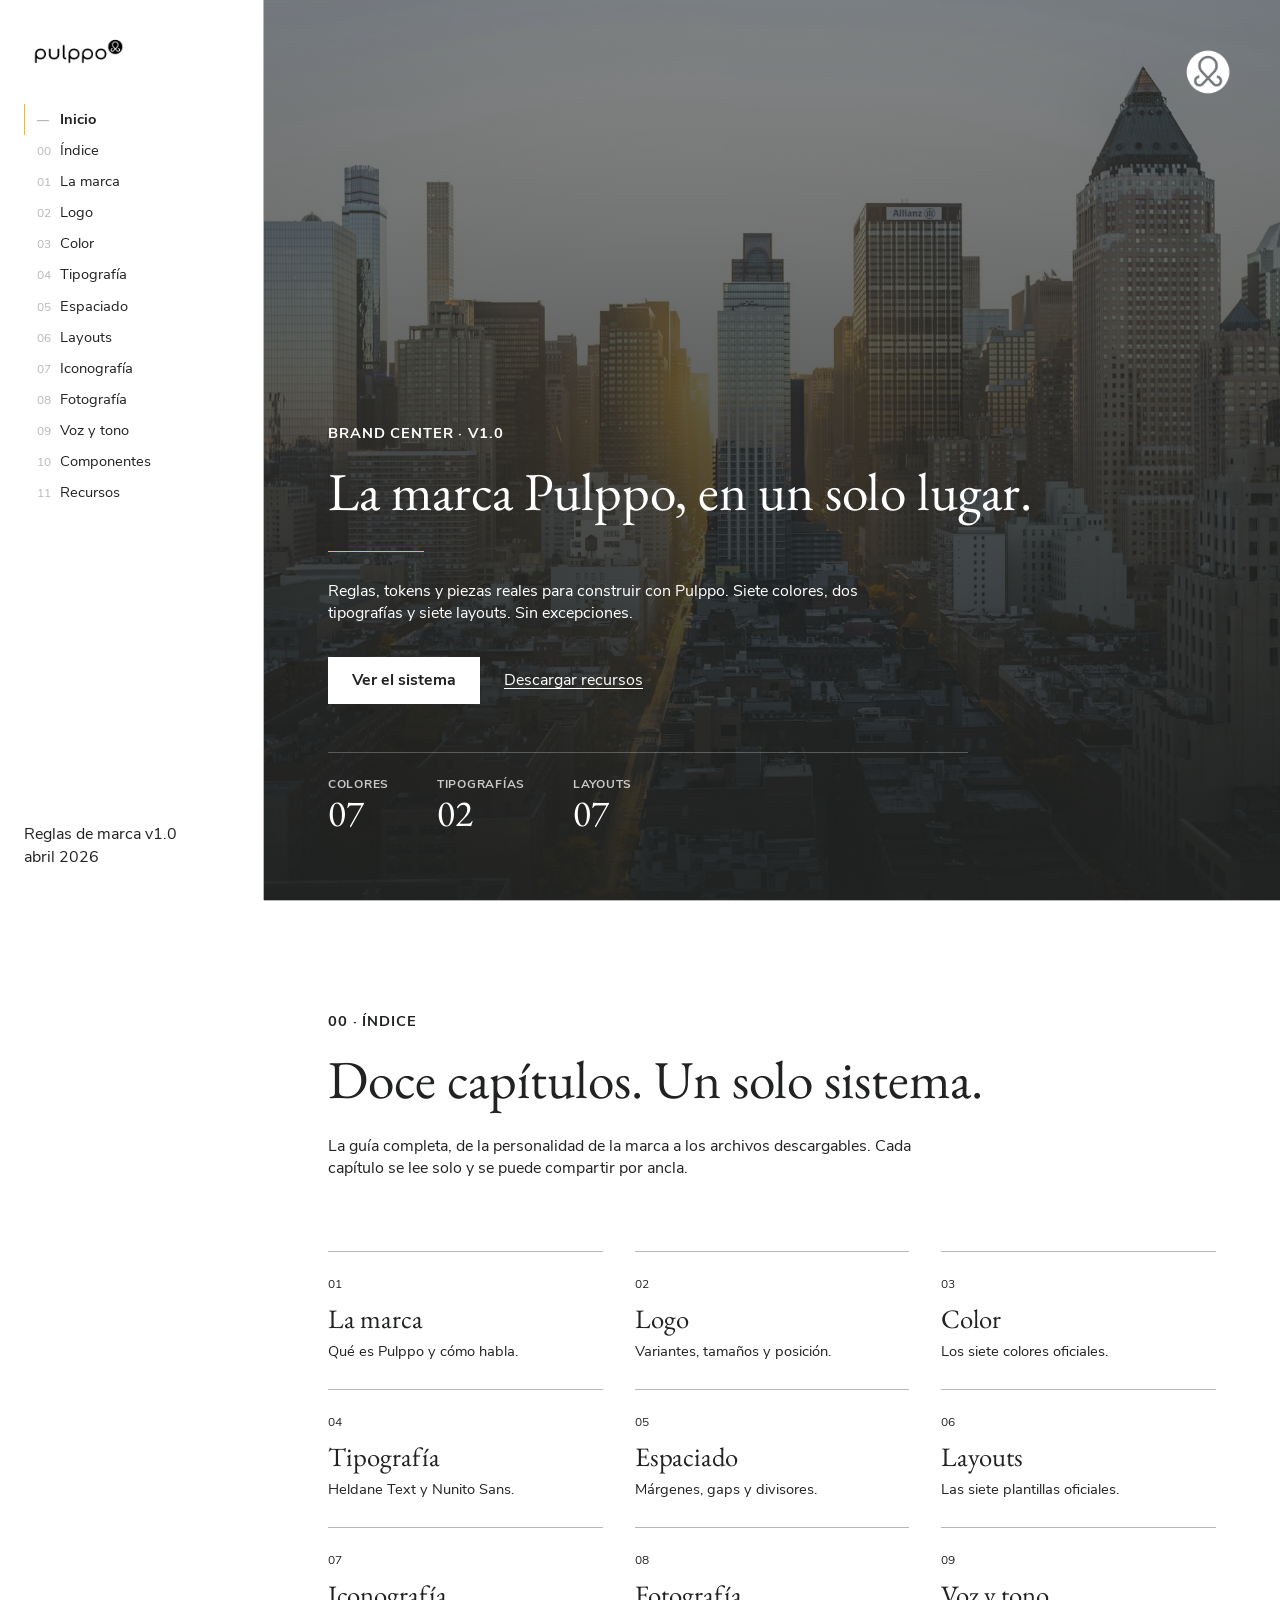
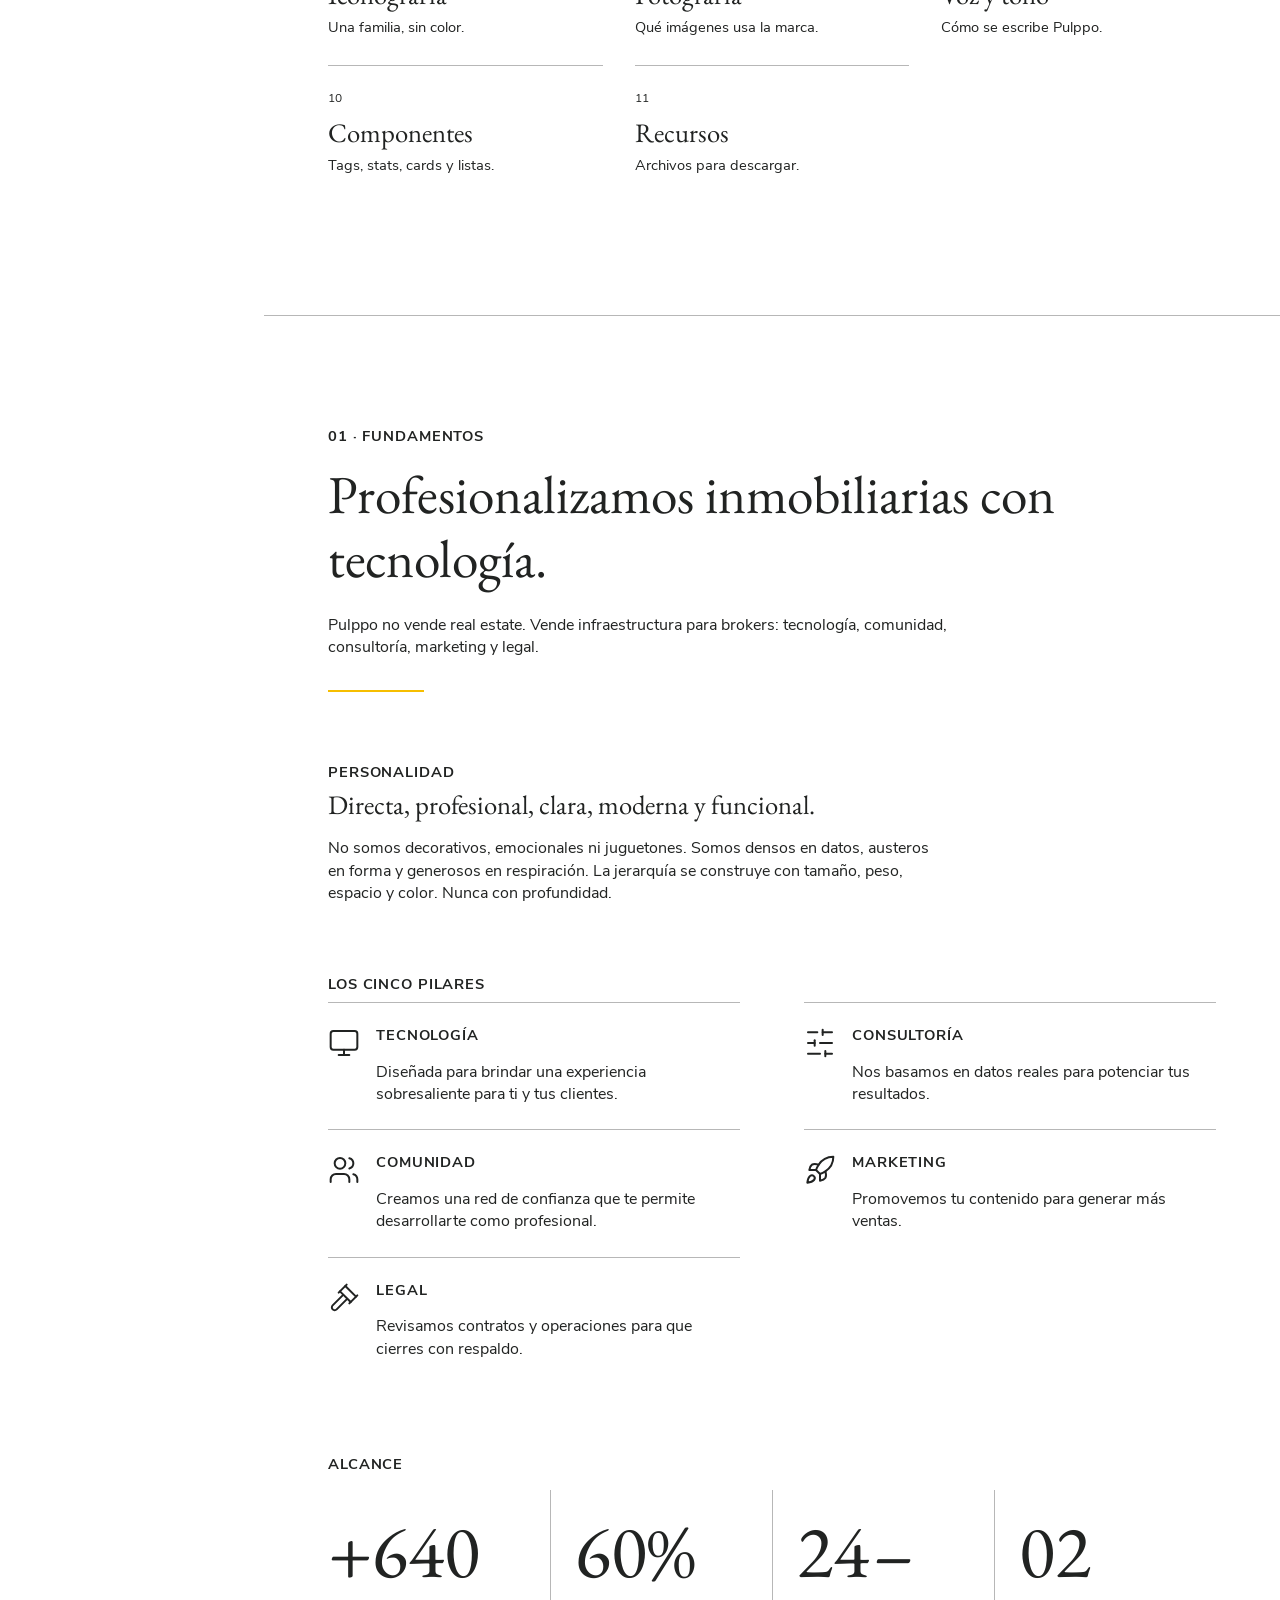
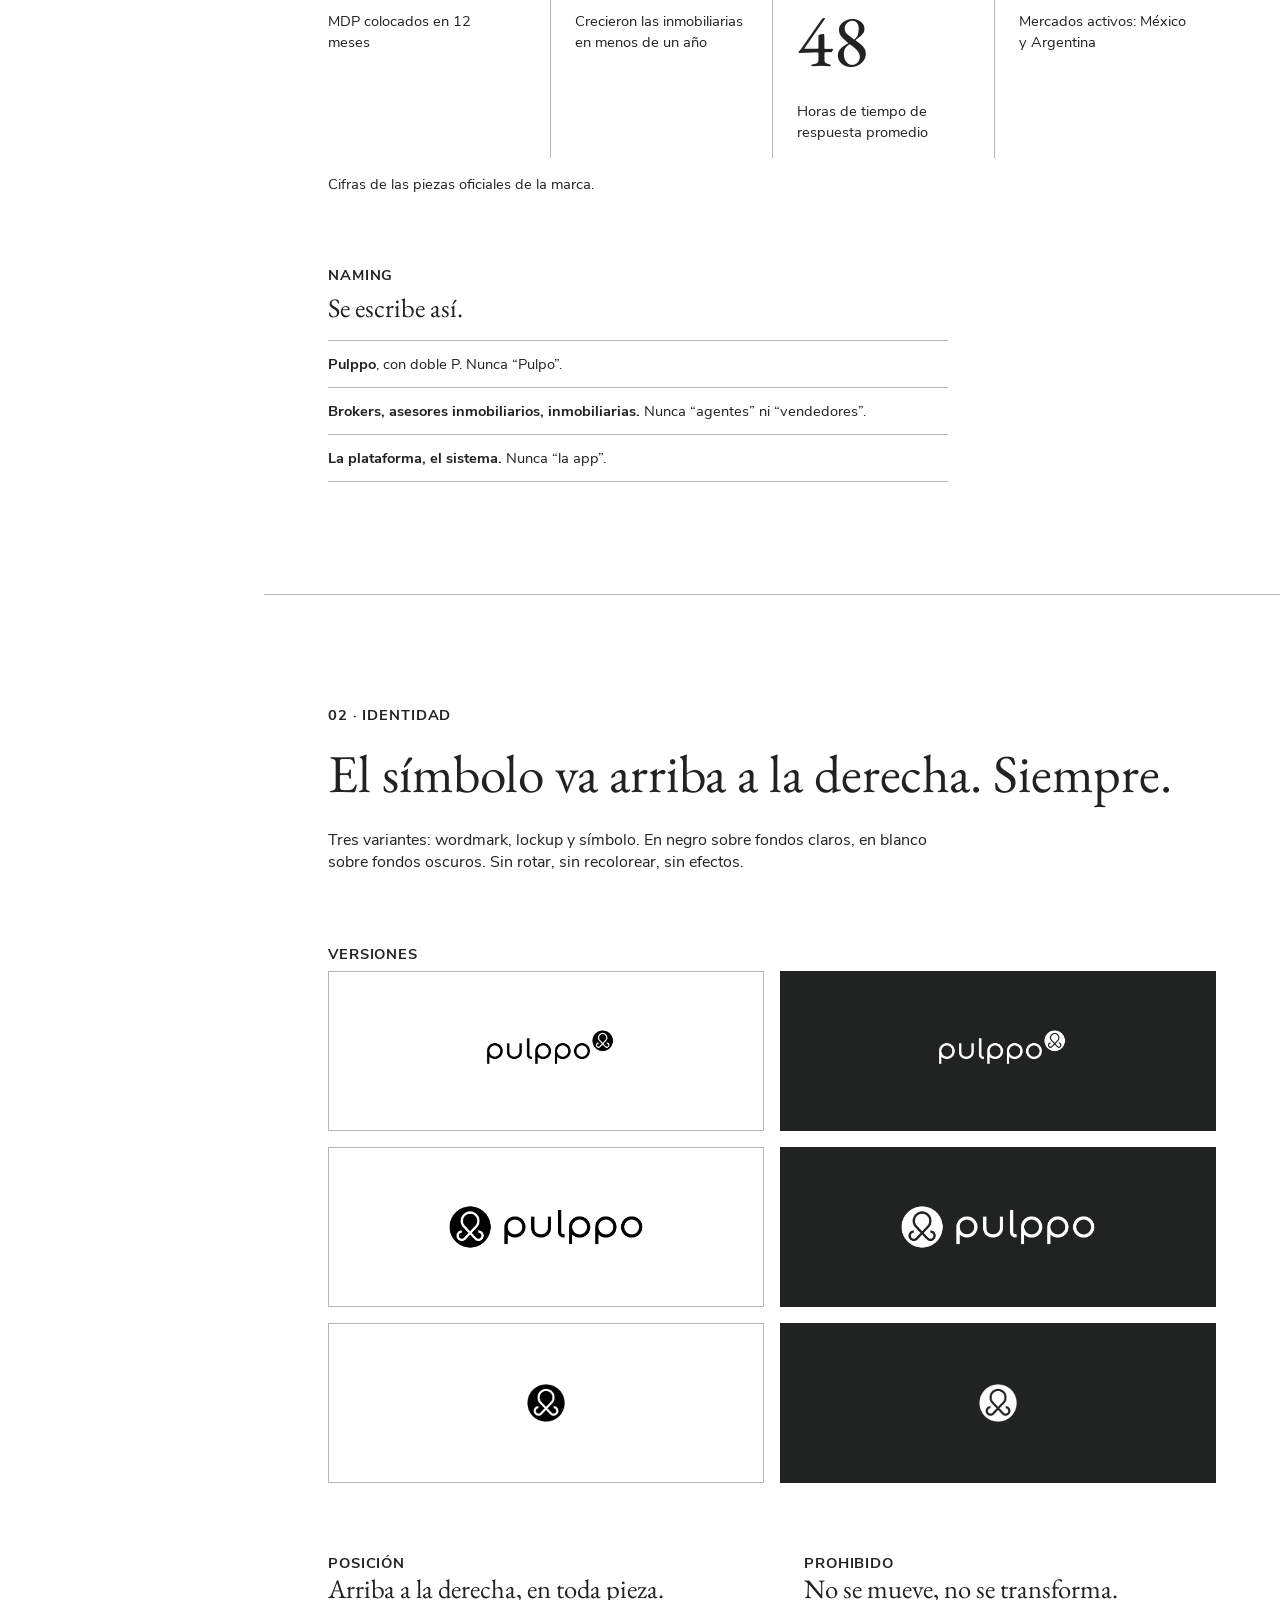
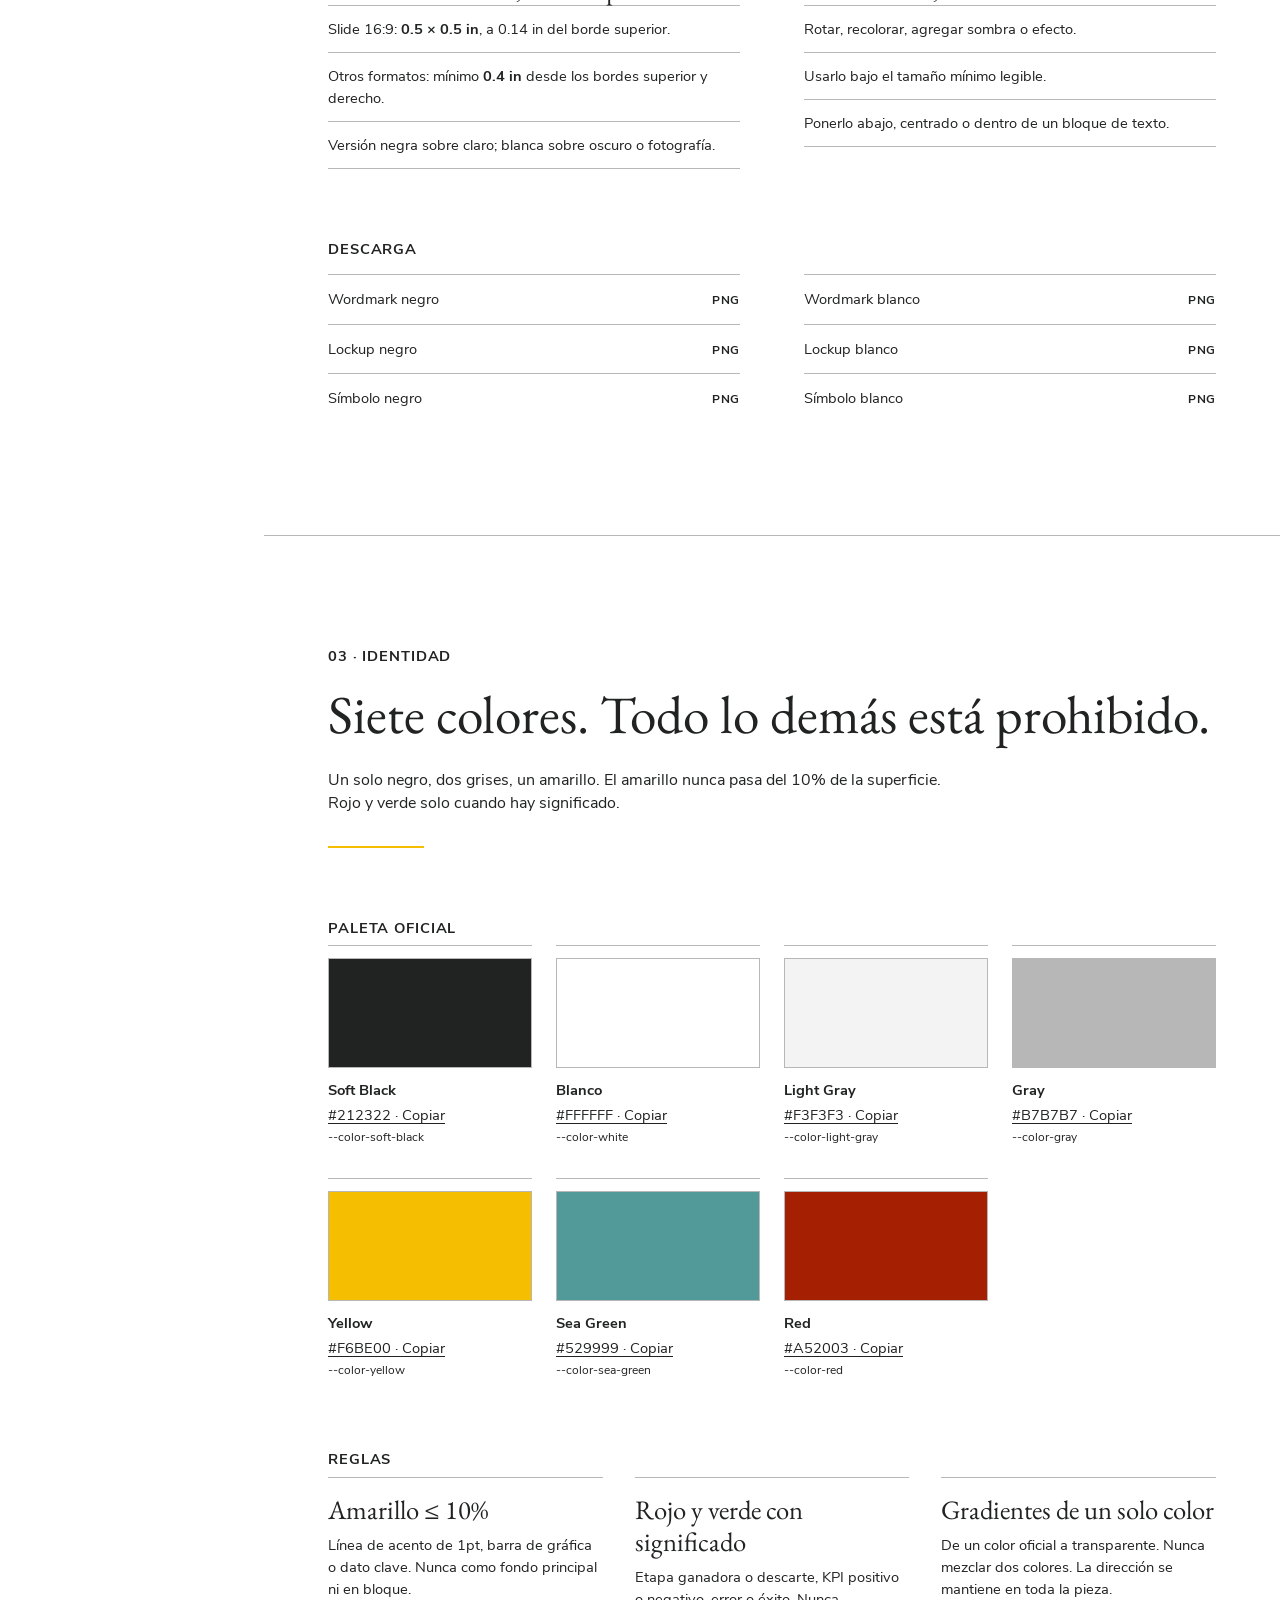
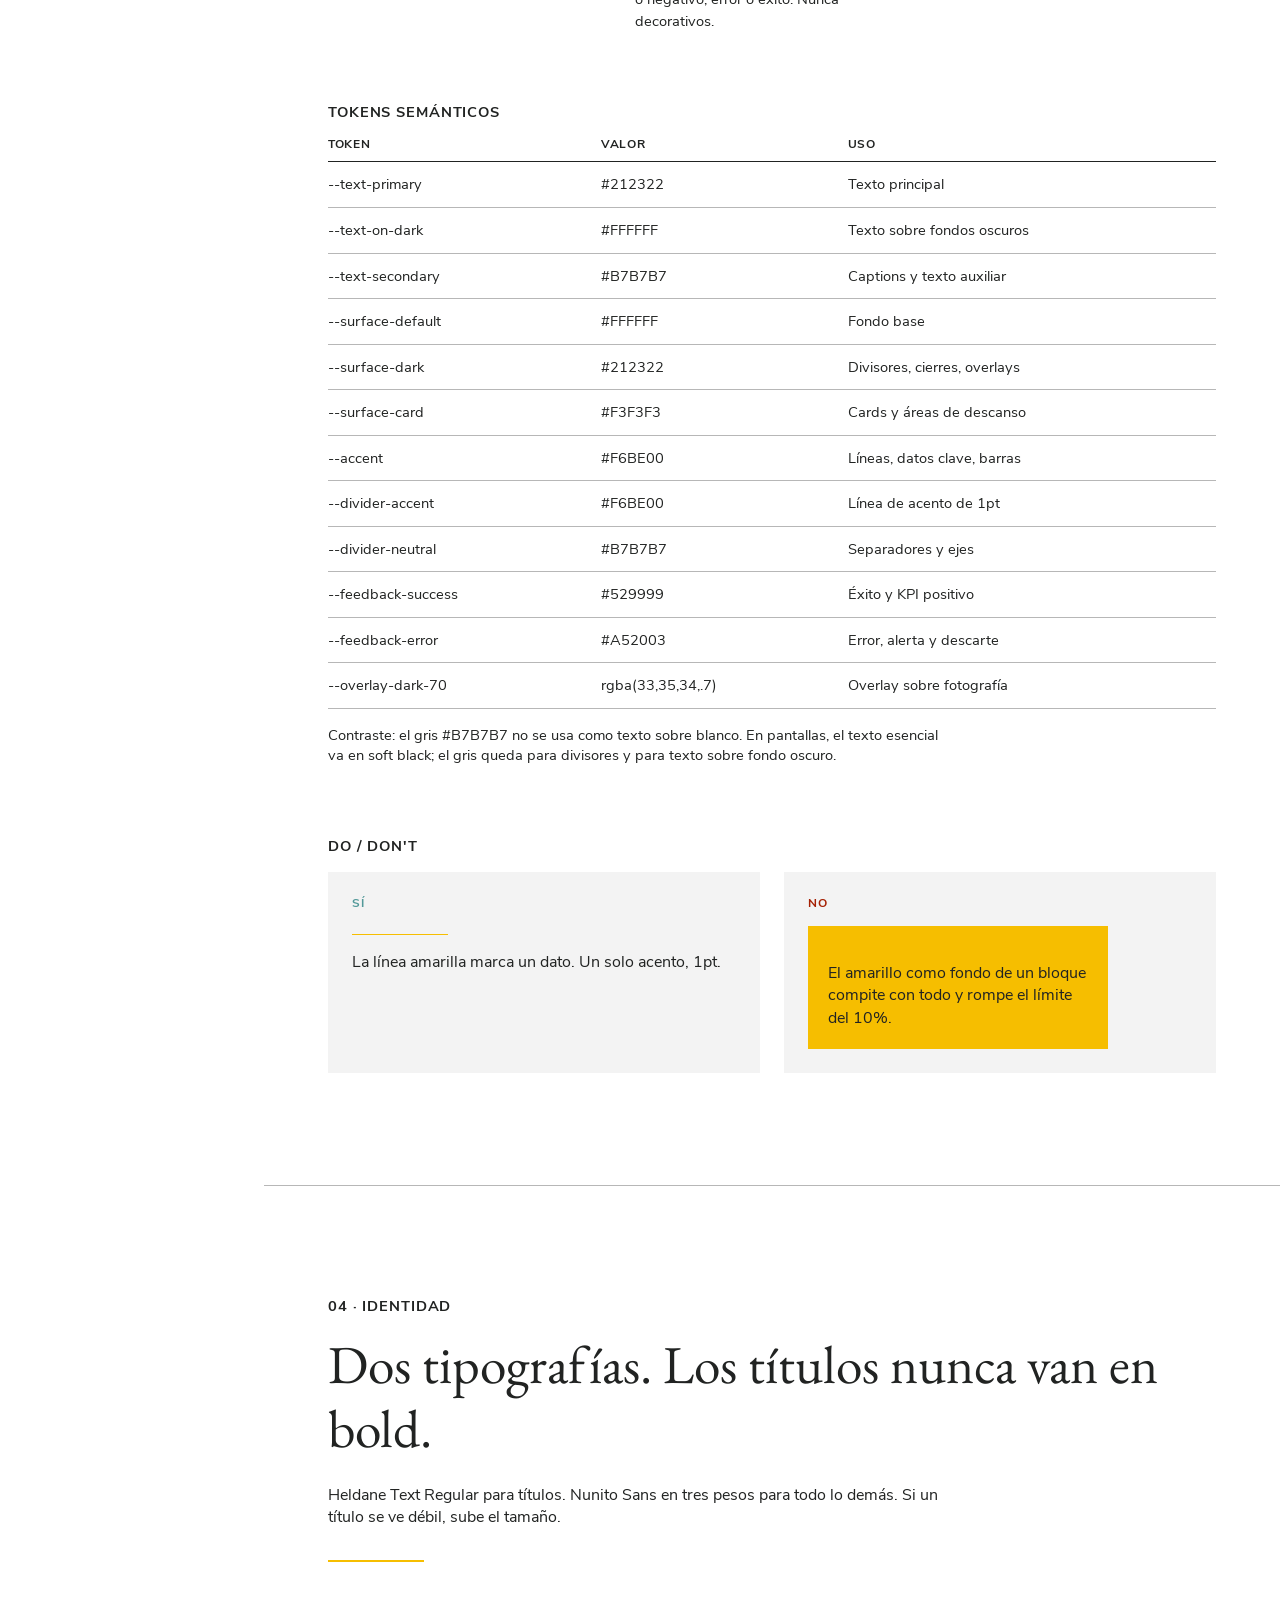
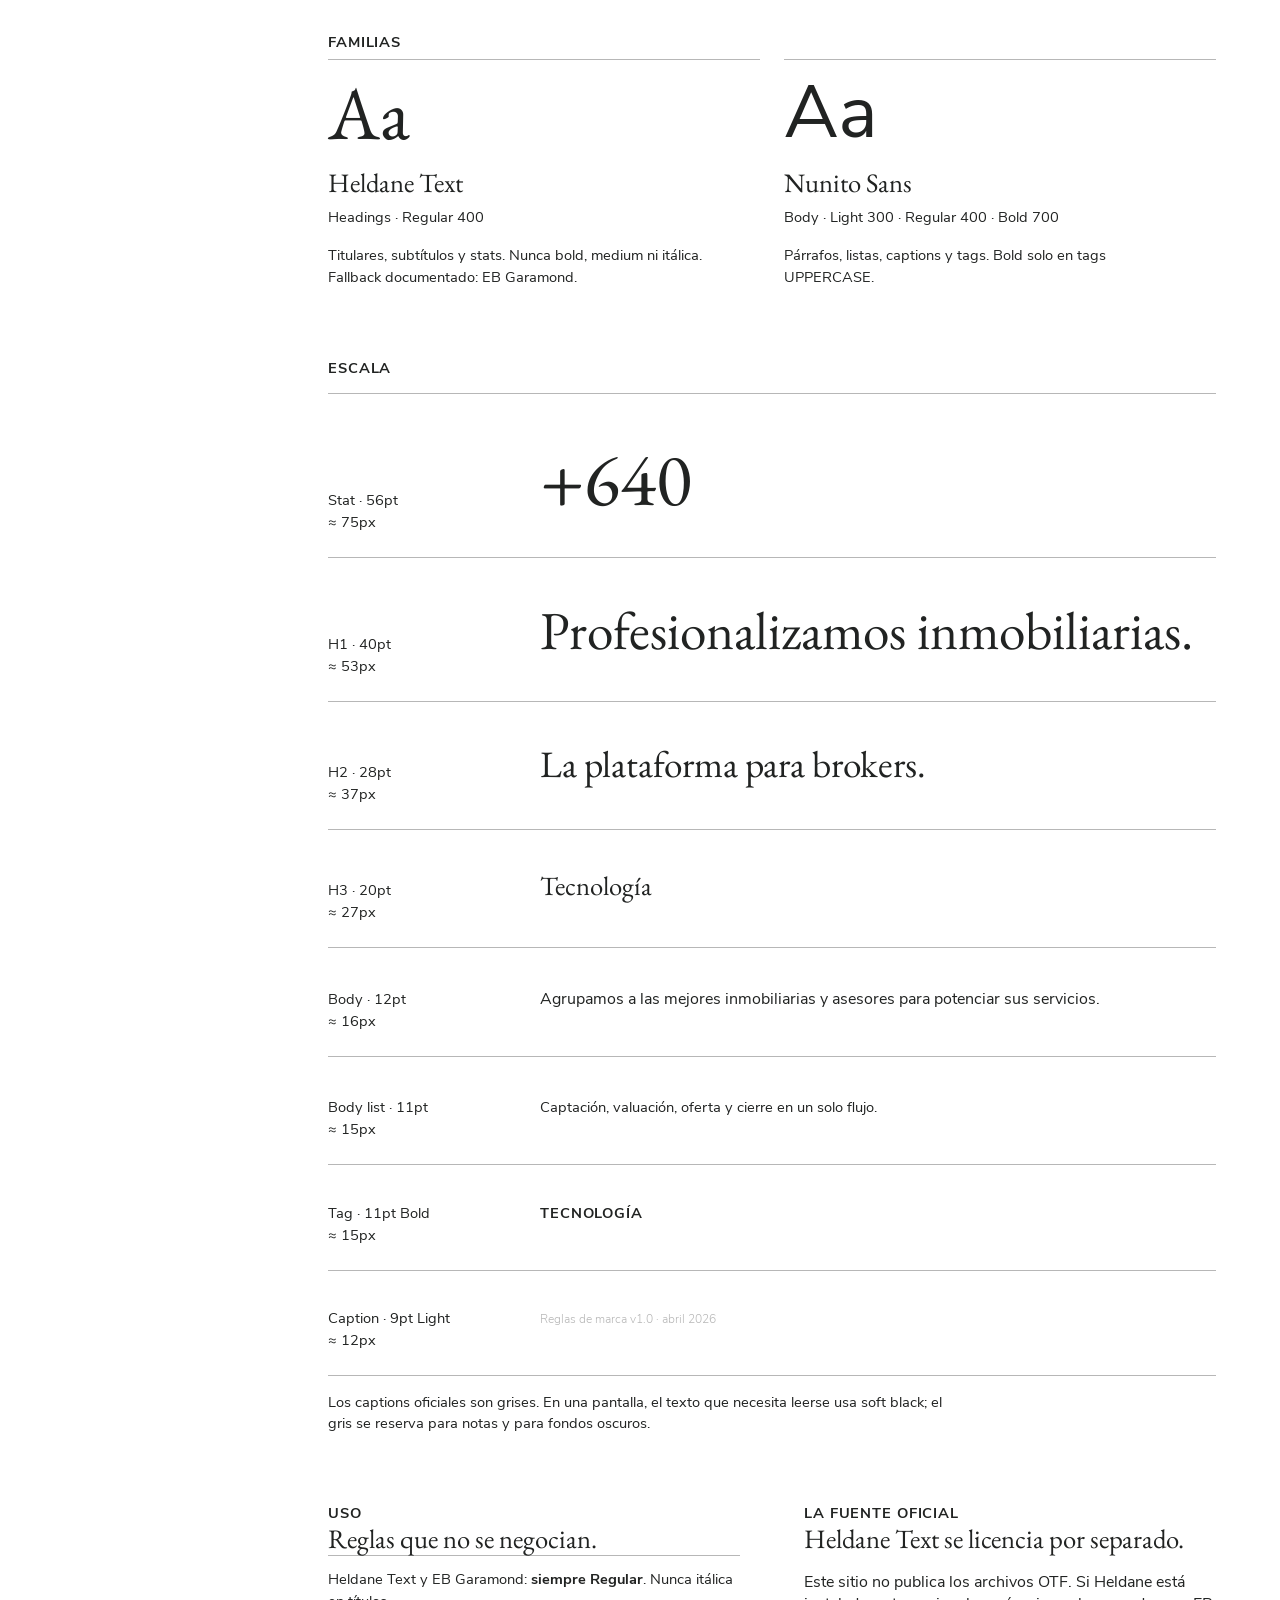
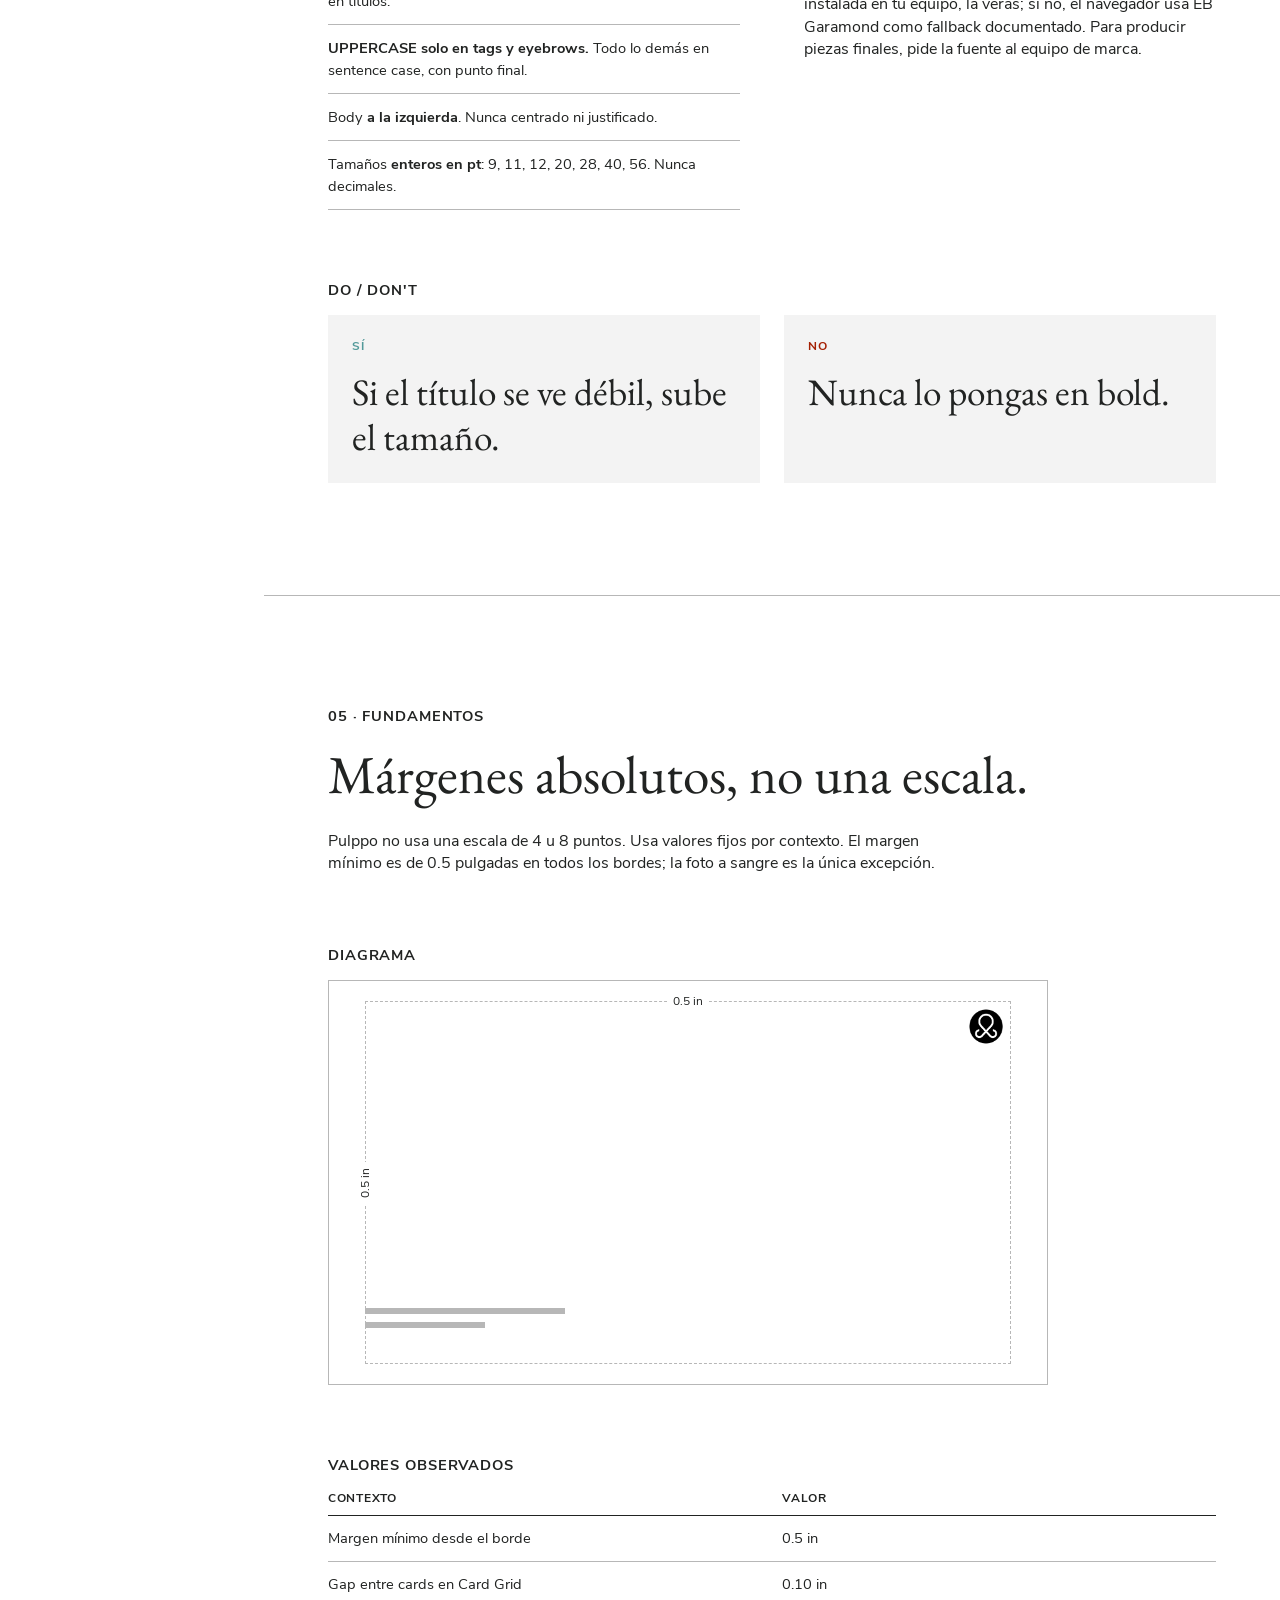
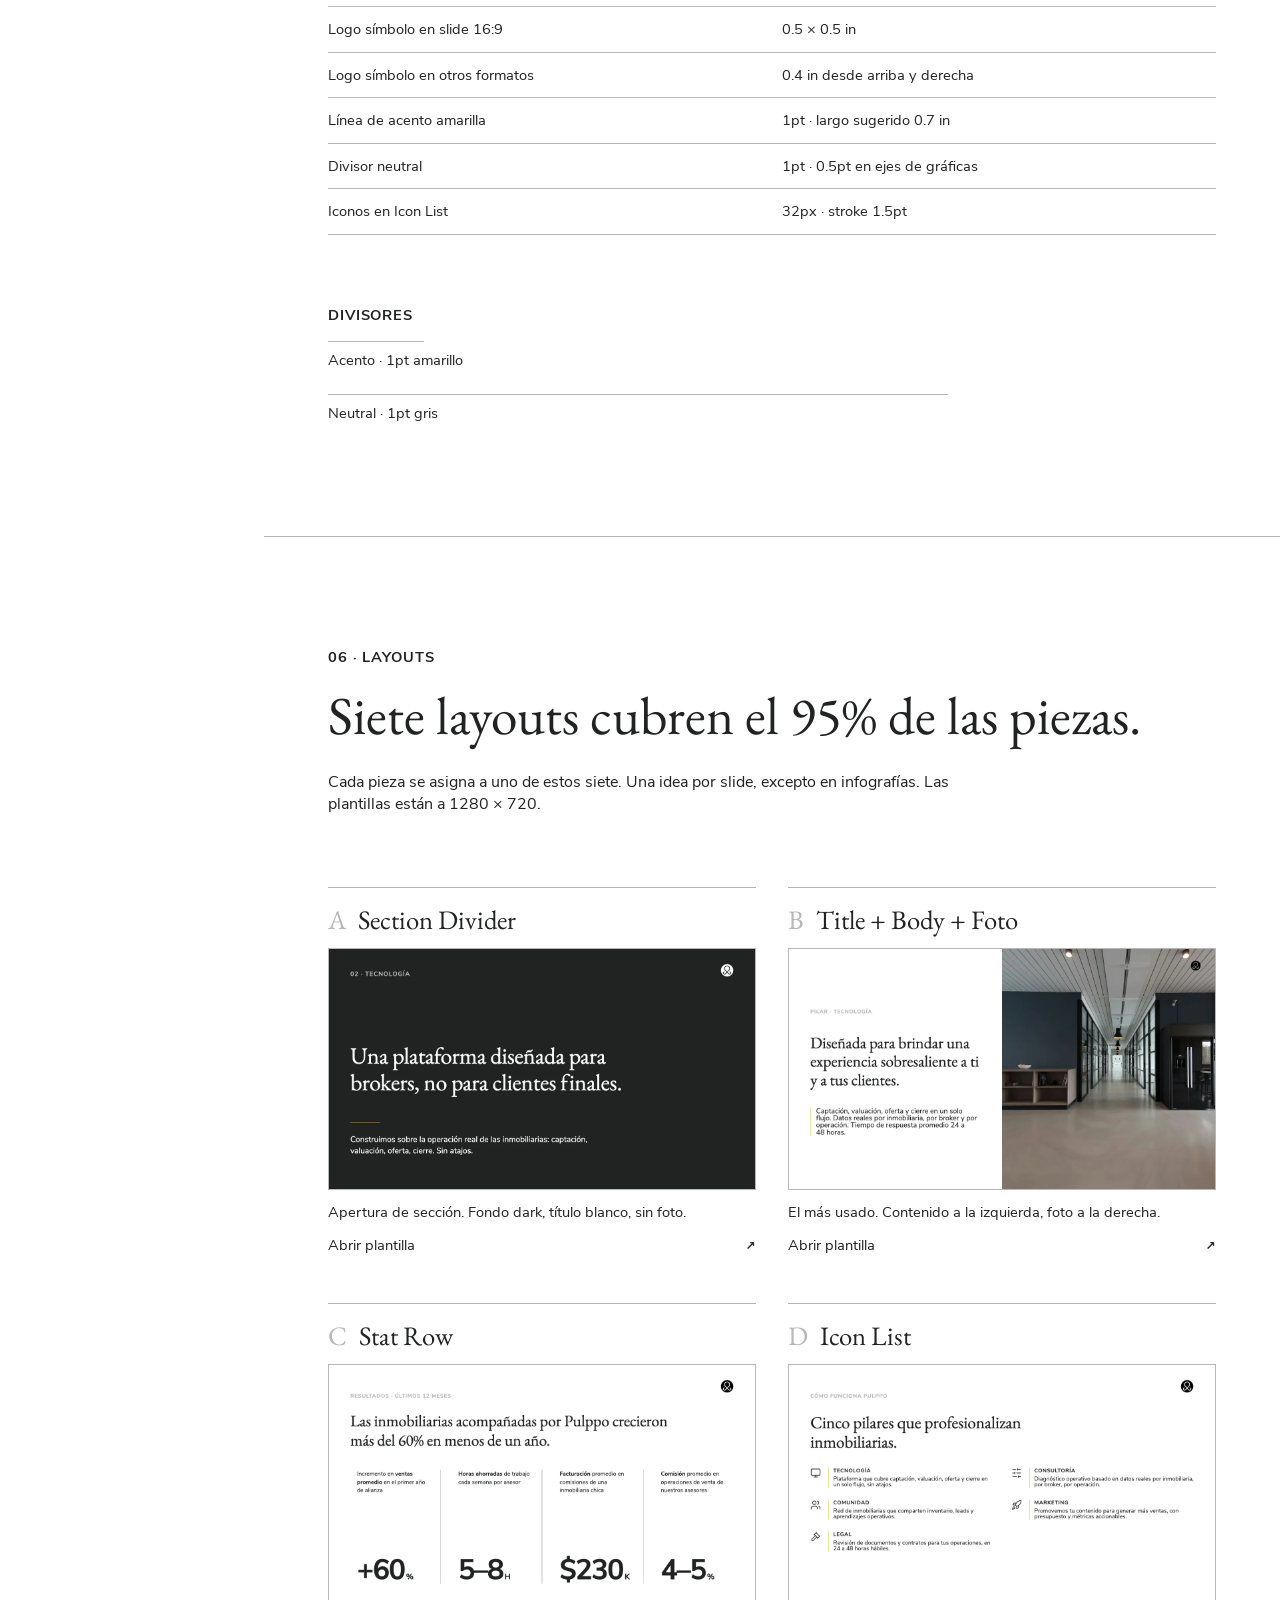
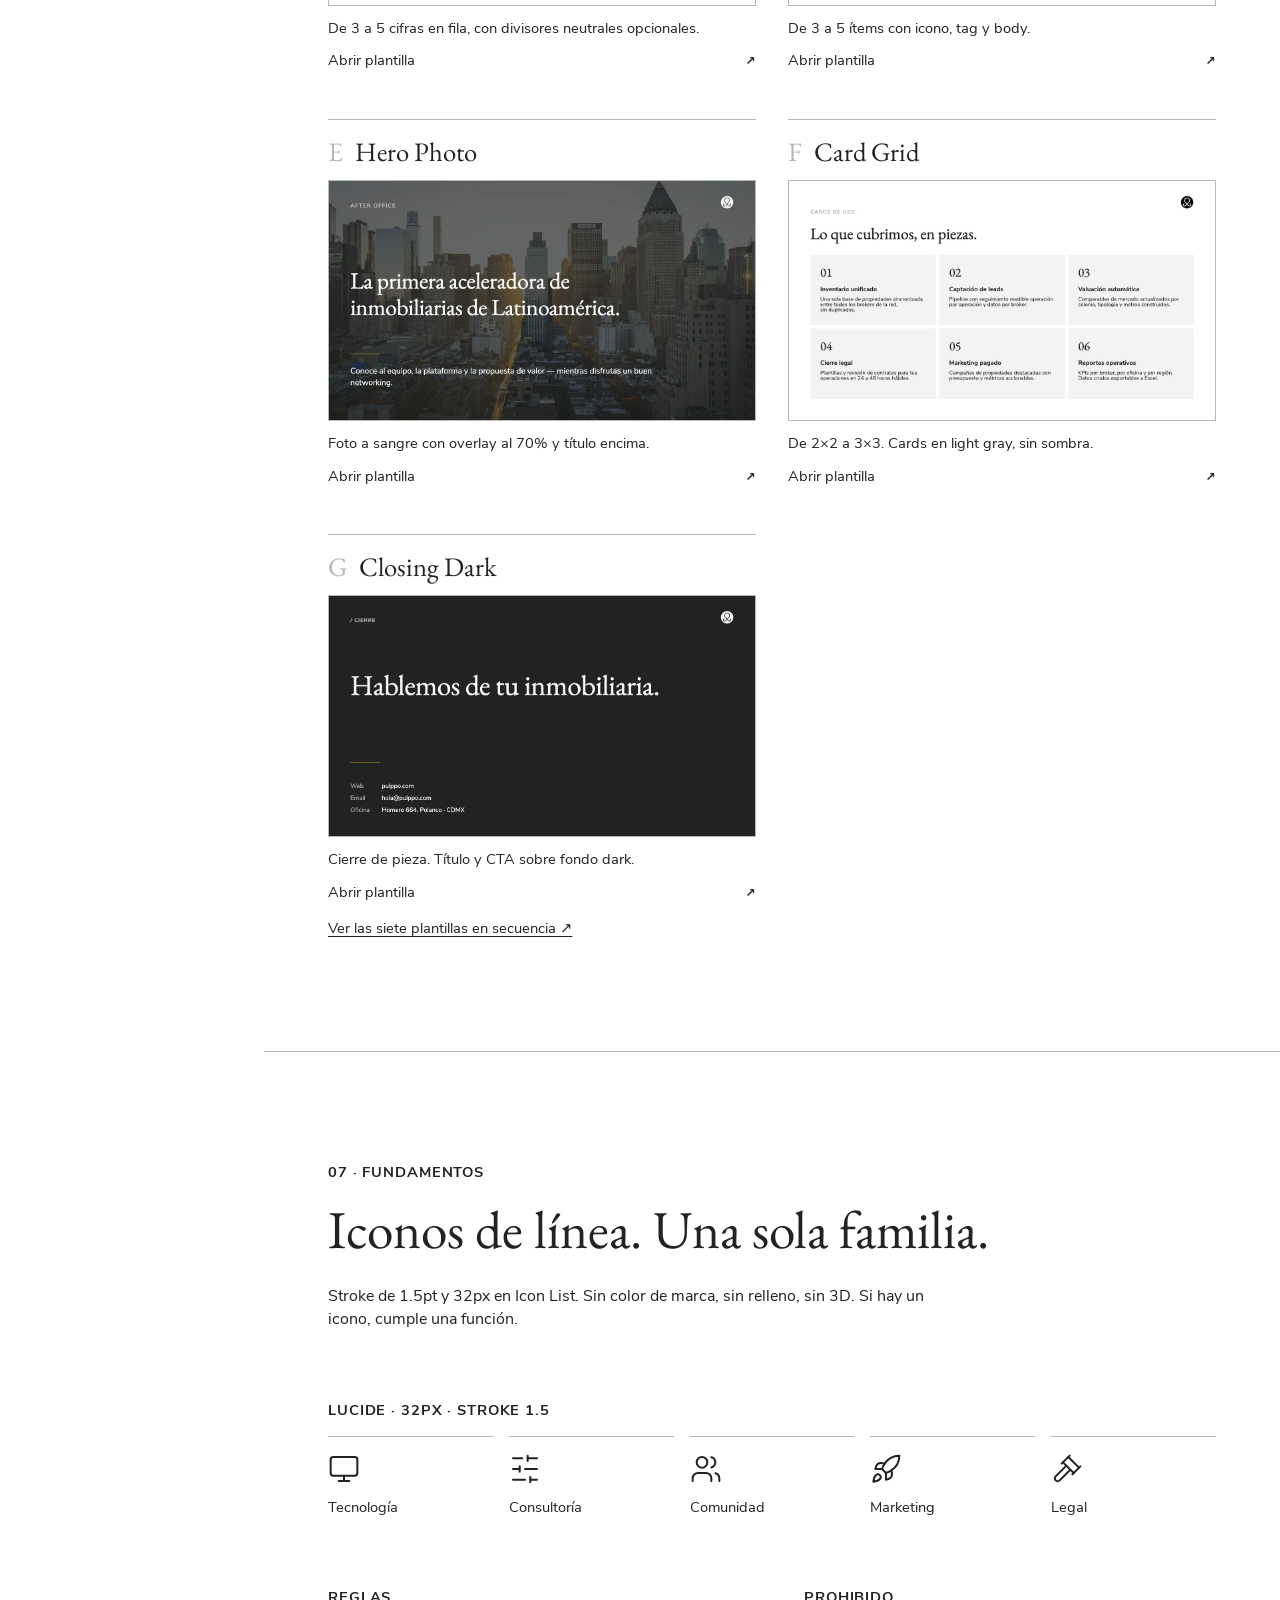
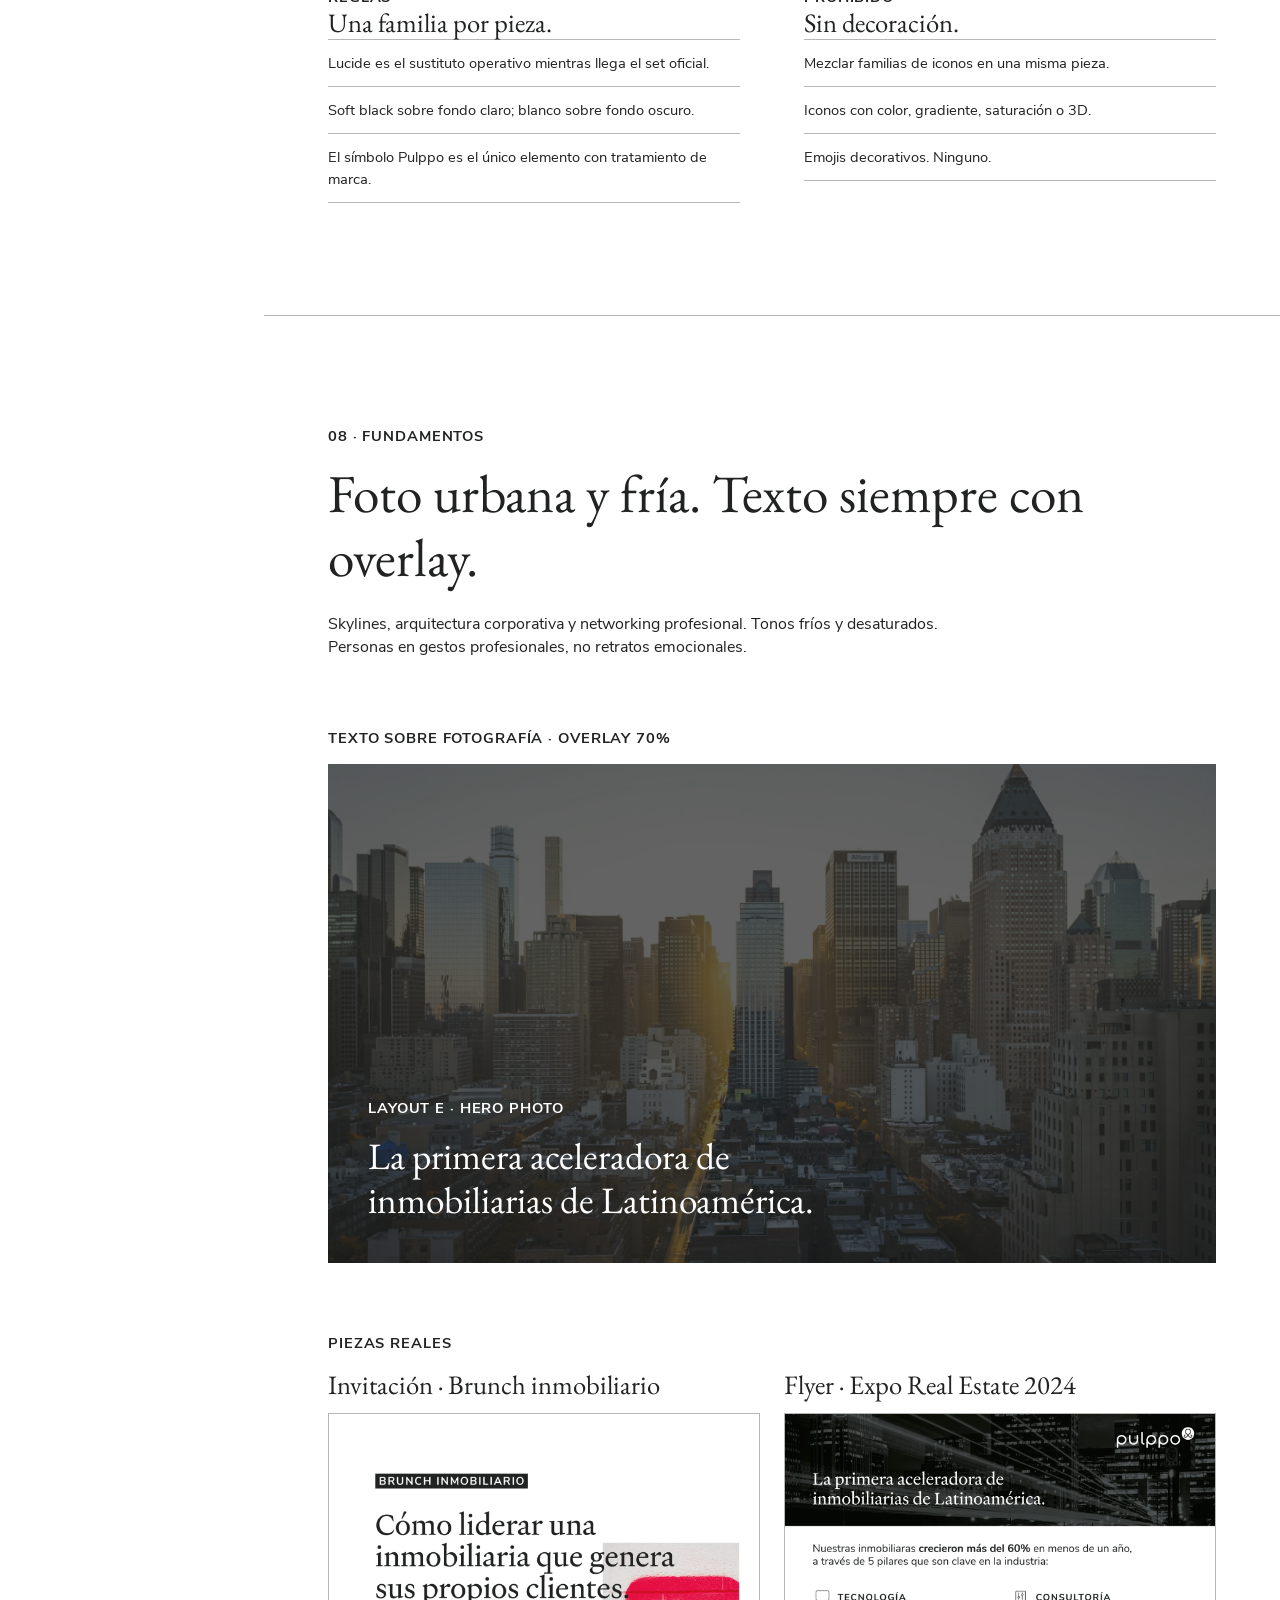
==== commit dd313072: "Rangos numéricos: aire óptico alrededor del guion medio El guion medio cerrado se pegaba a las cifra" ====
--- a/index.html
+++ b/index.html
@@ -135,7 +135,7 @@
           <div class="stat-row">
             <div class="stat"><p class="stat-num">+640</p><p class="stat-cap">MDP colocados en 12 meses</p></div>
             <div class="stat"><p class="stat-num">60%</p><p class="stat-cap">Crecieron las inmobiliarias en menos de un año</p></div>
-            <div class="stat"><p class="stat-num">24–48</p><p class="stat-cap">Horas de tiempo de respuesta promedio</p></div>
+            <div class="stat"><p class="stat-num">24<span class="dash">–</span>48</p><p class="stat-cap">Horas de tiempo de respuesta promedio</p></div>
             <div class="stat"><p class="stat-num">02</p><p class="stat-cap">Mercados activos: México y Argentina</p></div>
           </div>
           <p class="note">Cifras de las piezas oficiales de la marca.</p>
@@ -727,7 +727,7 @@
             <div class="stat-row">
               <div class="stat"><p class="stat-num">+640</p><p class="stat-cap">MDP colocados</p></div>
               <div class="stat"><p class="stat-num">60%</p><p class="stat-cap">Crecimiento</p></div>
-              <div class="stat"><p class="stat-num">24–48</p><p class="stat-cap">Horas</p></div>
+              <div class="stat"><p class="stat-num">24<span class="dash">–</span>48</p><p class="stat-cap">Horas</p></div>
             </div>
           </div>
           <p class="note">Número en Heldane Regular con el token de stat. Caption en Nunito Sans.</p>
--- a/styles.css
+++ b/styles.css
@@ -450,6 +450,10 @@
   color: var(--text-primary);
 }
 
+.stat-num .dash {
+  margin: 0 0.06em;
+}
+
 .stat-cap {
   max-width: 180px;
   margin-top: 8px;
